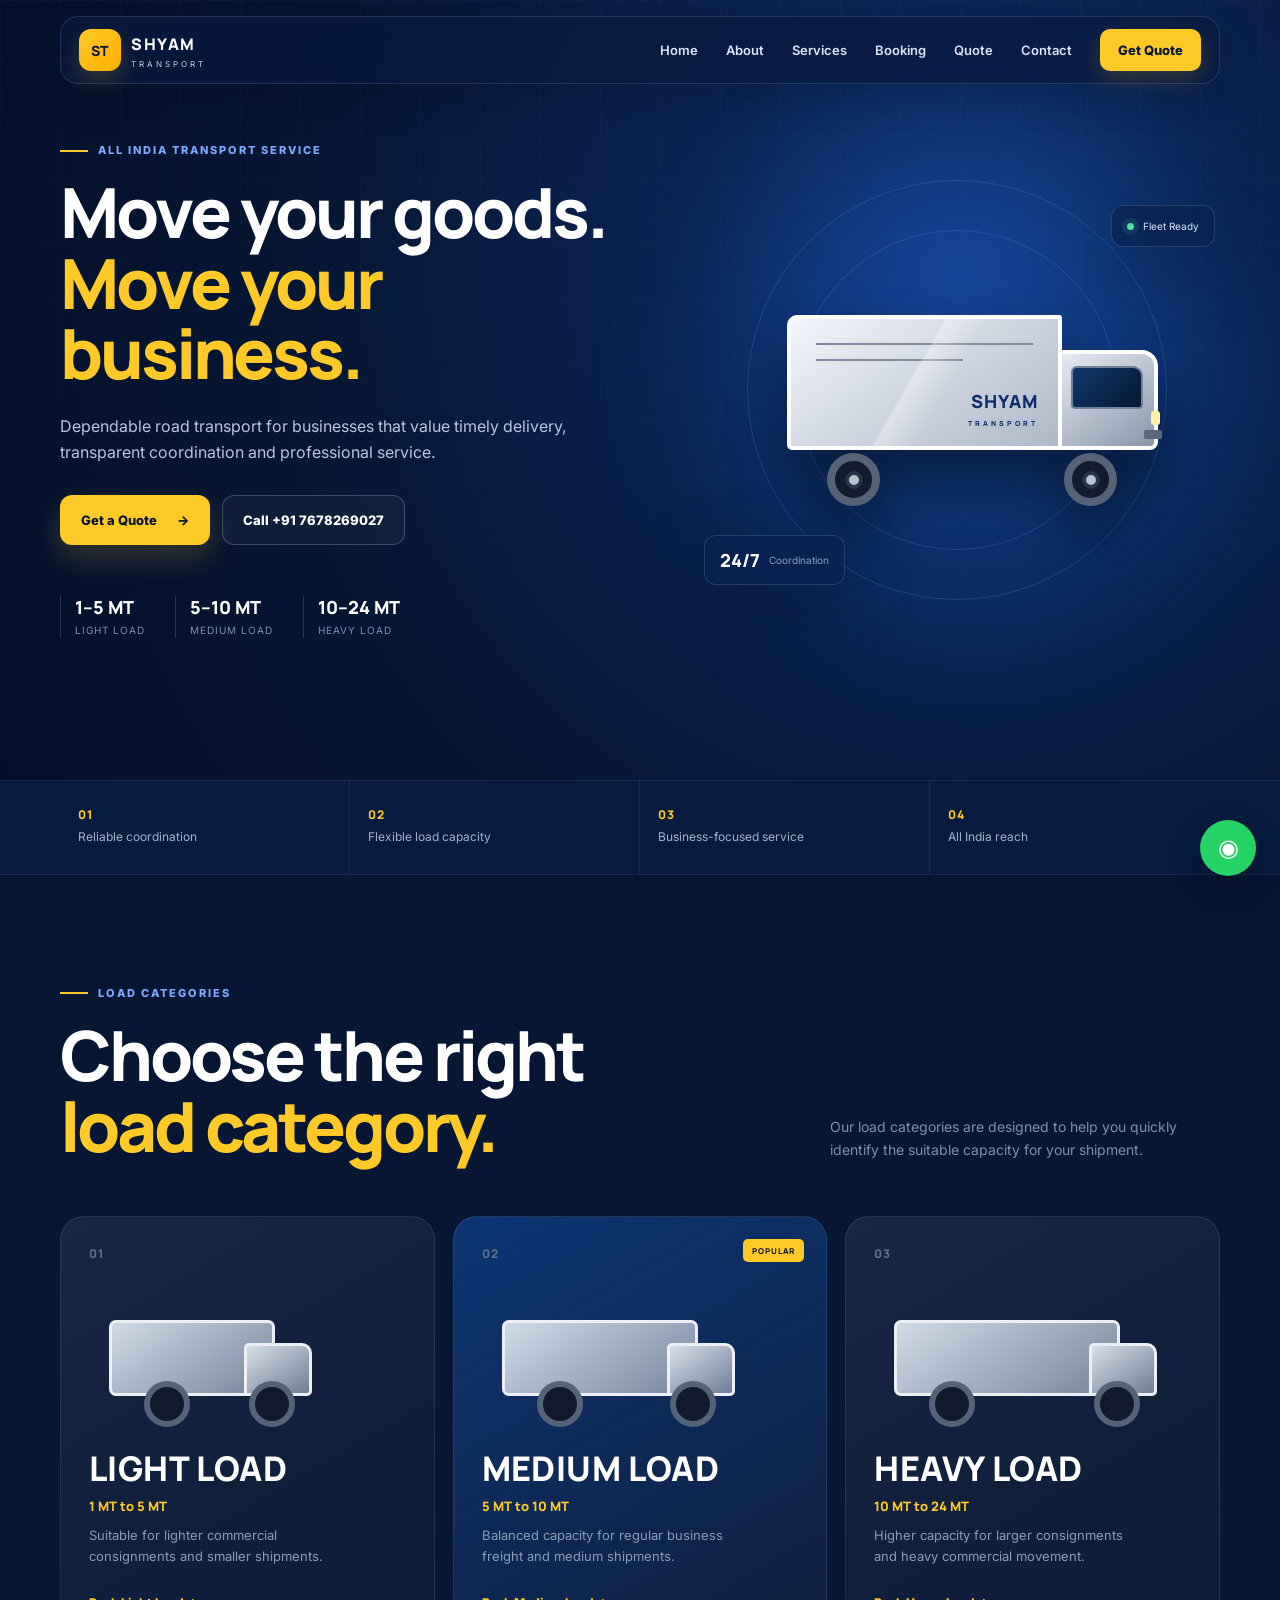
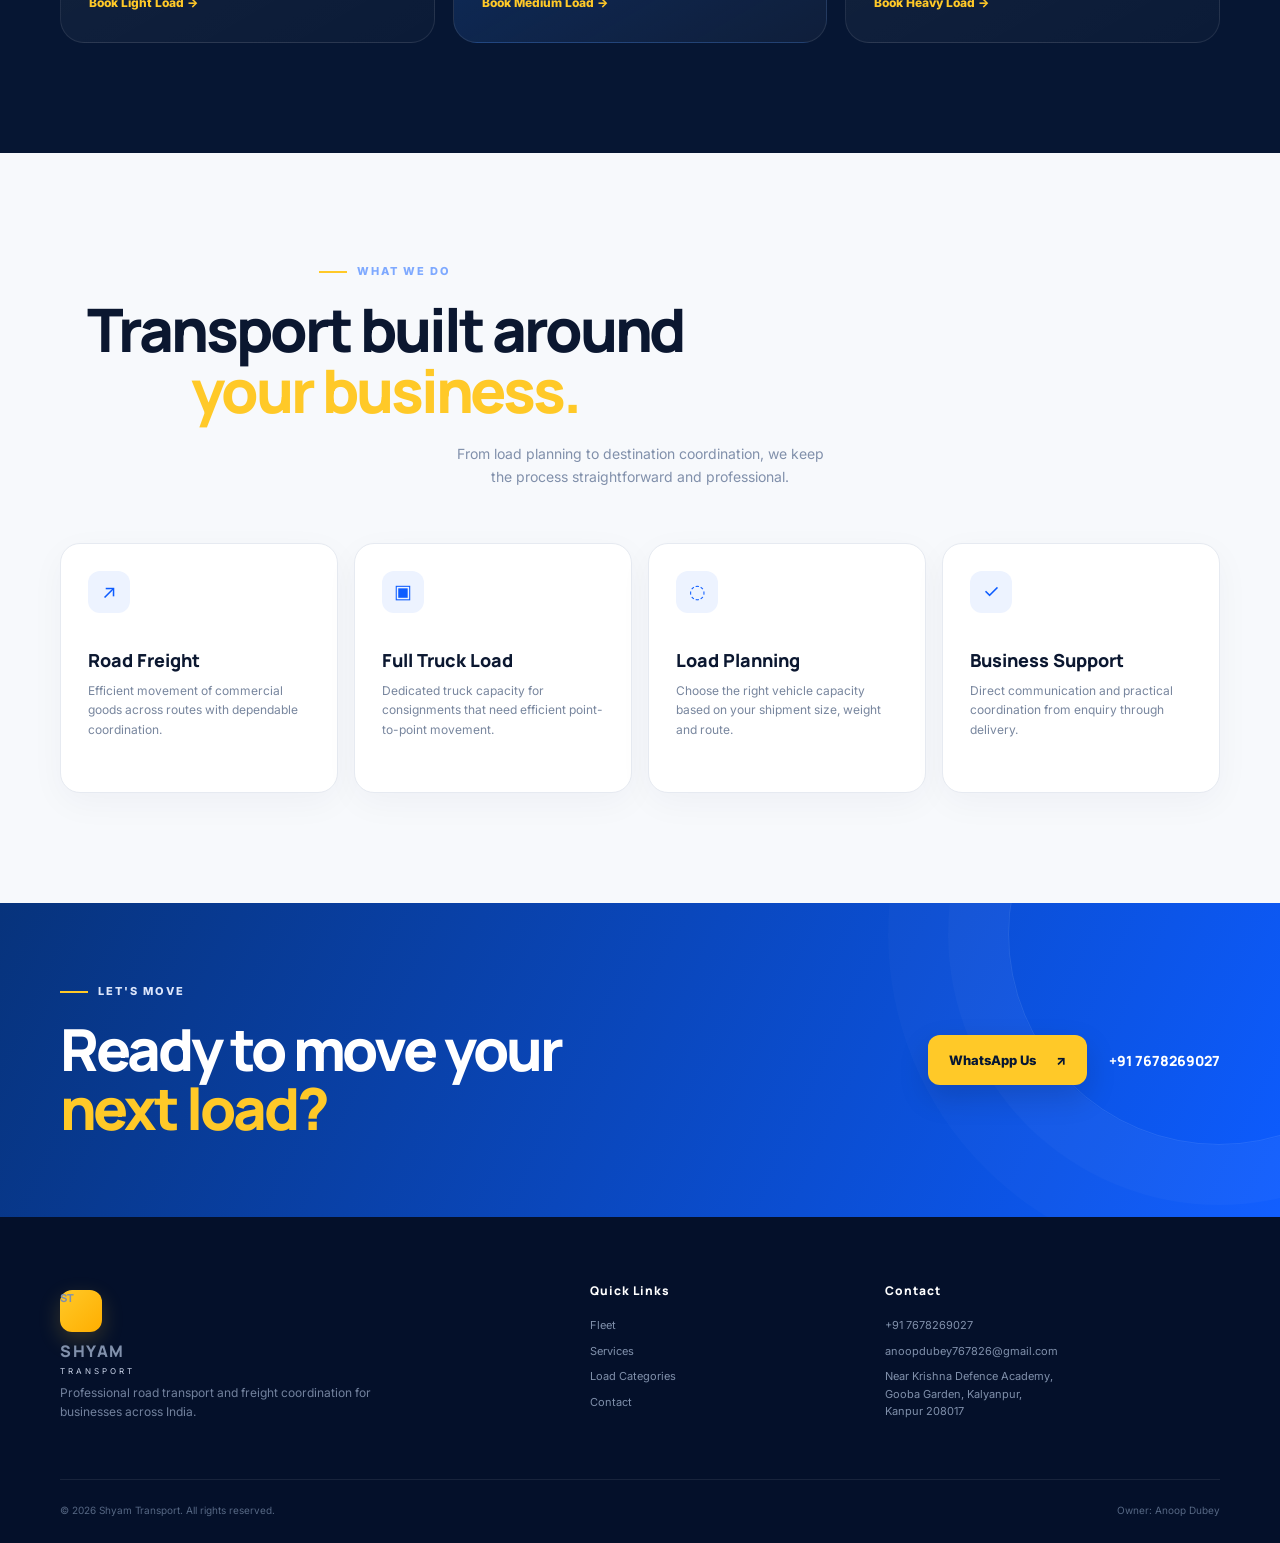
==== index.html @ 8362605b "Add files via upload" ====
<!DOCTYPE html>
<html lang="en">
<head>
  <meta charset="UTF-8">
  <meta name="viewport" content="width=device-width, initial-scale=1.0">
  <meta name="description" content="Shyam Transport — reliable freight, fleet and all-India transport services.">
  <meta name="theme-color" content="#071a3d">
  <title>Shyam Transport | Reliable Freight & Logistics</title>
  <link rel="preconnect" href="https://fonts.googleapis.com">
  <link rel="preconnect" href="https://fonts.gstatic.com" crossorigin>
  <link href="https://fonts.googleapis.com/css2?family=Inter:wght@400;500;600;700;800&family=Manrope:wght@500;600;700;800&display=swap" rel="stylesheet">
  <link rel="stylesheet" href="style.css">
</head>
<body>
  <div class="scroll-progress" aria-hidden="true"><span id="scrollProgress"></span></div>

  <header class="site-header" id="top">
    <nav class="nav container" aria-label="Primary navigation">
      <a class="brand" href="#top" aria-label="Shyam Transport home">
        <span class="brand-mark">ST</span>
        <span>
          <strong>SHYAM</strong>
          <small>TRANSPORT</small>
        </span>
      </a>

      <button class="menu-toggle" id="menuToggle" type="button" aria-label="Open menu" aria-expanded="false">
        <span></span><span></span><span></span>
      </button>

      <div class="nav-links" id="navLinks">
        <a href="index.html">Home</a>
        <a href="about.html">About</a>
        <a href="services.html">Services</a>
        <a href="booking.html">Booking</a>
        <a href="quote.html">Quote</a>
        <a href="contact.html">Contact</a>
        <a class="nav-cta" href="quote.html">Get Quote</a>
      </div>
    </nav>
  </header>

  <main>
    <section class="hero section" id="home">
      <div class="hero-grid container">
        <div class="hero-copy reveal">
          <div class="eyebrow"><span></span> ALL INDIA TRANSPORT SERVICE</div>
          <h1>Move your goods.<br><em>Move your business.</em></h1>
          <p class="hero-text">Dependable road transport for businesses that value timely delivery, transparent coordination and professional service.</p>
          <div class="hero-actions">
            <a class="btn btn-primary" href="quote.html">Get a Quote <span>→</span></a>
            <a class="btn btn-ghost" href="tel:+917678269027">Call +91 7678269027</a>
          </div>
          <div class="trust-row">
  <div><strong>1–5 MT</strong><span>Light Load</span></div>
  <div><strong>5–10 MT</strong><span>Medium Load</span></div>
  <div><strong>10–24 MT</strong><span>Heavy Load</span></div>
</div> </div> <div class="hero-visual reveal reveal-delay">
          <div class="orbit orbit-one"></div>
          <div class="orbit orbit-two"></div>
          <div class="hero-truck">
            <div class="truck-cab">
              <div class="window"></div>
              <div class="headlight"></div>
              <div class="bumper"></div>
            </div>
            <div class="truck-body">
              <div class="cargo-line"></div>
              <div class="cargo-line short"></div>
              <div class="cargo-label">SHYAM<br><span>TRANSPORT</span></div>
            </div>
            <div class="wheel wheel-a"><span></span></div>
            <div class="wheel wheel-b"><span></span></div>
          </div>
          <div class="floating-card card-top"><span class="pulse-dot"></span> Fleet Ready</div>
          <div class="floating-card card-bottom"><strong>24/7</strong><span>Coordination</span></div>
        </div>
      </div>
      <div class="hero-glow" aria-hidden="true"></div>
    </section>

    <section class="stats-strip">
      <div class="container stats-grid">
        <div><strong>01</strong><span>Reliable coordination</span></div>
        <div><strong>02</strong><span>Flexible load capacity</span></div>
        <div><strong>03</strong><span>Business-focused service</span></div>
        <div><strong>04</strong><span>All India reach</span></div>
      </div>
    </section>

    <section class="section section-dark" id="fleet">
  <div class="container">
    <div class="section-heading reveal">
      <div>
        <div class="eyebrow"><span></span> LOAD CATEGORIES</div>
        <h2>Choose the right<br><em>load category.</em></h2>
      </div>
      <p>Our load categories are designed to help you quickly identify the suitable capacity for your shipment.</p>
    </div>
    <div class="fleet-grid load-category-grid">
      <article class="fleet-card reveal">
        <div class="fleet-number">01</div>
        <div class="mini-truck mini-truck-small"><span></span></div>
        <h3>LIGHT LOAD</h3>
        <p class="category-capacity">1 MT to 5 MT</p>
        <p>Suitable for lighter commercial consignments and smaller shipments.</p>
        <a href="booking.html">Book Light Load →</a>
      </article>
      <article class="fleet-card featured reveal reveal-delay">
        <div class="fleet-badge">POPULAR</div>
        <div class="fleet-number">02</div>
        <div class="mini-truck"><span></span></div>
        <h3>MEDIUM LOAD</h3>
        <p class="category-capacity">5 MT to 10 MT</p>
        <p>Balanced capacity for regular business freight and medium shipments.</p>
        <a href="booking.html">Book Medium Load →</a>
      </article>
      <article class="fleet-card reveal reveal-delay-2">
        <div class="fleet-number">03</div>
        <div class="mini-truck mini-truck-large"><span></span></div>
        <h3>HEAVY LOAD</h3>
        <p class="category-capacity">10 MT to 24 MT</p>
        <p>Higher capacity for larger consignments and heavy commercial movement.</p>
        <a href="booking.html">Book Heavy Load →</a>
      </article>
    </div>
  </div>
</section>

    <section class="section" id="services">
      <div class="container">
        <div class="section-heading centered reveal">
          <div>
            <div class="eyebrow"><span></span> WHAT WE DO</div>
            <h2>Transport built around<br><em>your business.</em></h2>
          </div>
          <p>From load planning to destination coordination, we keep the process straightforward and professional.</p>
        </div>

        <div class="services-grid">
          <article class="service-card reveal">
            <span class="service-icon">↗</span>
            <h3>Road Freight</h3>
            <p>Efficient movement of commercial goods across routes with dependable coordination.</p>
          </article>
          <article class="service-card reveal reveal-delay">
            <span class="service-icon">▣</span>
            <h3>Full Truck Load</h3>
            <p>Dedicated truck capacity for consignments that need efficient point-to-point movement.</p>
          </article>
          <article class="service-card reveal reveal-delay-2">
            <span class="service-icon">◌</span>
            <h3>Load Planning</h3>
            <p>Choose the right vehicle capacity based on your shipment size, weight and route.</p>
          </article>
          <article class="service-card reveal">
            <span class="service-icon">✓</span>
            <h3>Business Support</h3>
            <p>Direct communication and practical coordination from enquiry through delivery.</p>
          </article>
        </div>
      </div>
    </section>

    

    <section class="cta-section" id="contact">
      <div class="container cta-inner reveal">
        <div>
          <div class="eyebrow light"><span></span> LET'S MOVE</div>
          <h2>Ready to move your<br><em>next load?</em></h2>
        </div>
        <div class="cta-actions">
          <a class="btn btn-yellow" href="https://wa.me/917678269027?text=Hello%20Shyam%20Transport%2C%20I%20need%20a%20transport%20quote." target="_blank" rel="noopener">WhatsApp Us <span>↗</span></a>
          <a class="contact-phone" href="tel:+917678269027">+91 7678269027</a>
        </div>
      </div>
    </section>
  </main>

  <footer class="footer">
    <div class="container footer-grid">
      <div>
        <a class="brand footer-brand" href="#top">
          <span class="brand-mark">ST</span>
          <span><strong>SHYAM</strong><small>TRANSPORT</small></span>
        </a>
        <p>Professional road transport and freight coordination for businesses across India.</p>
      </div>
      <div>
        <h4>Quick Links</h4>
        <a href="#fleet">Fleet</a>
        <a href="#services">Services</a>
        <a href="#fleet">Load Categories</a>
        <a href="#contact">Contact</a>
      </div>
      <div>
        <h4>Contact</h4>
        <a href="tel:+917678269027">+91 7678269027</a>
        <a href="mailto:anoopdubey767826@gmail.com">anoopdubey767826@gmail.com</a>
        <span>Near Krishna Defence Academy,<br>Gooba Garden, Kalyanpur,<br>Kanpur 208017</span>
      </div>
    </div>
    <div class="footer-bottom container">
      <span>© <span id="year"></span> Shyam Transport. All rights reserved.</span>
      <span>Owner: Anoop Dubey</span>
    </div>
  </footer>

  <a class="whatsapp-float" href="https://wa.me/917678269027?text=Hello%20Shyam%20Transport%2C%20I%20would%20like%20to%20discuss%20a%20load." target="_blank" rel="noopener" aria-label="Chat with Shyam Transport on WhatsApp">
    <span>◉</span>
  </a>

  <script src="script.js"></script>
</body>
</html>
---- style.css ----
*{box-sizing:border-box;margin:0;padding:0}
:root{--navy:#061633;--navy2:#0a2250;--blue:#0d5cff;--blue2:#1677ff;--yellow:#ffc928;--white:#f7f9ff;--muted:#9ba9c4;--line:rgba(255,255,255,.1);--shadow:0 24px 70px rgba(0,0,0,.25);--radius:24px}
html{scroll-behavior:smooth}
body{font-family:Inter,Arial,sans-serif;background:#f7f9fc;color:#0b1730;line-height:1.6;overflow-x:hidden}
a{text-decoration:none;color:inherit}
button,input,select{font:inherit}
.container{width:min(1160px,calc(100% - 40px));margin-inline:auto}
.scroll-progress{position:fixed;z-index:1000;top:0;left:0;width:100%;height:3px;background:transparent}.scroll-progress span{display:block;width:0;height:100%;background:var(--yellow)}
.site-header{position:fixed;z-index:100;top:0;left:0;width:100%;padding:16px 0}.nav{height:68px;padding:0 18px;display:flex;align-items:center;justify-content:space-between;background:rgba(7,26,61,.72);border:1px solid rgba(255,255,255,.12);backdrop-filter:blur(18px);-webkit-backdrop-filter:blur(18px);border-radius:18px;box-shadow:0 10px 40px rgba(0,0,0,.15)}
.brand{display:flex;align-items:center;gap:10px;color:#fff}.brand-mark{width:42px;height:42px;display:grid;place-items:center;border-radius:12px;background:linear-gradient(135deg,var(--yellow),#ffae00);color:var(--navy);font:800 14px Manrope, sans-serif;box-shadow:0 8px 22px rgba(255,201,40,.2)}.brand strong,.brand small{display:block;line-height:1}.brand strong{font:800 16px Manrope,sans-serif;letter-spacing:1.6px}.brand small{margin-top:5px;font-size:8px;letter-spacing:3px;color:#c9d3e8}
.nav-links{display:flex;align-items:center;gap:28px;color:#dce5f7;font-size:13px;font-weight:600}.nav-links a{transition:.25s}.nav-links a:hover{color:#fff}.nav-cta{padding:11px 18px;background:var(--yellow);color:var(--navy)!important;border-radius:10px;font-weight:800;box-shadow:0 8px 22px rgba(255,201,40,.18)}
.menu-toggle{display:none;border:0;background:transparent;width:44px;height:44px;padding:10px;cursor:pointer}.menu-toggle span{display:block;height:2px;background:#fff;margin:5px 0;border-radius:2px;transition:.25s}
.hero{min-height:780px;display:flex;align-items:center;position:relative;overflow:hidden;background:radial-gradient(circle at 75% 35%,#153c83 0,#0b2454 25%,var(--navy) 60%,#04102a 100%);color:#fff;padding:130px 0 80px}.hero:before{content:"";position:absolute;inset:0;background-image:linear-gradient(rgba(255,255,255,.035) 1px,transparent 1px),linear-gradient(90deg,rgba(255,255,255,.035) 1px,transparent 1px);background-size:60px 60px;mask-image:linear-gradient(to bottom,black,transparent 90%);opacity:.6}.hero-grid{display:grid;grid-template-columns:1fr .9fr;gap:50px;align-items:center;position:relative;z-index:2}.eyebrow{display:flex;align-items:center;gap:10px;color:#7ea9ff;font-size:11px;font-weight:800;letter-spacing:2px;margin-bottom:18px}.eyebrow span{width:28px;height:2px;background:var(--yellow);display:inline-block}.eyebrow.light{color:#dce6fb}.hero h1,.section-heading h2,.calculator-copy h2,.cta-inner h2{font:800 clamp(44px,5.4vw,72px)/1.02 Manrope,sans-serif;letter-spacing:-3px}.hero h1 em,.section-heading h2 em,.calculator-copy h2 em,.cta-inner h2 em{font-style:normal;color:var(--yellow)}.hero-text{max-width:570px;color:#b9c6df;font-size:16px;margin:25px 0 30px}.hero-actions{display:flex;gap:12px;flex-wrap:wrap}.btn{display:inline-flex;align-items:center;justify-content:center;gap:20px;min-height:50px;padding:0 20px;border-radius:12px;font-weight:800;font-size:13px;border:1px solid transparent;transition:transform .25s,box-shadow .25s,background .25s}.btn:hover{transform:translateY(-3px)}.btn-primary{background:var(--yellow);color:var(--navy);box-shadow:0 12px 30px rgba(255,201,40,.2)}.btn-ghost{border-color:rgba(255,255,255,.2);color:#fff;background:rgba(255,255,255,.04)}.trust-row{display:flex;gap:30px;margin-top:50px}.trust-row div{padding-left:14px;border-left:1px solid rgba(255,255,255,.15)}.trust-row strong{display:block;color:#fff;font:800 18px Manrope}.trust-row span{display:block;color:#8091b0;font-size:10px;text-transform:uppercase;letter-spacing:1px;margin-top:3px}
.hero-visual{height:480px;position:relative;display:grid;place-items:center}.hero-glow{position:absolute;width:500px;height:500px;right:4%;top:18%;border-radius:50%;background:rgba(22,119,255,.16);filter:blur(70px)}.orbit{position:absolute;border:1px solid rgba(123,170,255,.18);border-radius:50%;animation:spin 20s linear infinite}.orbit-one{width:420px;height:420px}.orbit-two{width:320px;height:320px;animation-duration:14s;animation-direction:reverse}.hero-truck{width:410px;height:190px;position:relative;filter:drop-shadow(0 35px 28px rgba(0,0,0,.45));animation:float 5s ease-in-out infinite}.truck-body{position:absolute;left:35px;top:20px;width:275px;height:135px;border-radius:10px 3px 5px 5px;background:linear-gradient(145deg,#f2f5fa,#aeb8c8);border:4px solid #fff;overflow:hidden}.truck-body:after{content:"";position:absolute;inset:0;background:linear-gradient(120deg,transparent 45%,rgba(255,255,255,.35) 46%,transparent 58%)}.cargo-line{height:2px;background:#7e8ba0;margin:24px 25px 0}.cargo-line.short{width:55%;margin-top:14px}.cargo-label{position:absolute;right:20px;bottom:18px;color:#0b2d67;font:800 18px/1 Manrope;letter-spacing:1px;text-align:right}.cargo-label span{font-size:7px;letter-spacing:3px}.truck-cab{position:absolute;right:4px;top:55px;width:110px;height:100px;border-radius:10px 16px 8px 3px;background:linear-gradient(145deg,#e9eef6,#8997ab);border:4px solid #fff}.window{position:absolute;top:12px;right:11px;width:72px;height:43px;background:linear-gradient(135deg,#12376e,#06172f);border-radius:6px 10px 4px 4px;border:2px solid #71819a}.headlight{position:absolute;right:-6px;bottom:21px;width:9px;height:14px;background:#fff3ad;border-radius:3px}.bumper{position:absolute;right:-8px;bottom:7px;width:18px;height:9px;background:#59687d;border-radius:2px}.wheel{position:absolute;bottom:-21px;width:53px;height:53px;border-radius:50%;background:#111b2b;border:8px solid #566377;display:grid;place-items:center}.wheel span{width:18px;height:18px;border-radius:50%;background:#bbc3ce;border:4px solid #25344b}.wheel-a{left:75px}.wheel-b{right:45px}.floating-card{position:absolute;padding:12px 15px;background:rgba(10,34,80,.76);border:1px solid rgba(255,255,255,.13);backdrop-filter:blur(14px);border-radius:12px;color:#dce7fb;box-shadow:var(--shadow);font-size:10px}.card-top{top:55px;right:5px}.card-bottom{bottom:45px;left:10px;display:flex;gap:9px;align-items:center}.card-bottom strong{font:800 18px Manrope;color:#fff}.card-bottom span{color:#8ea0c1}.pulse-dot{display:inline-block;width:7px;height:7px;background:#51e2a0;border-radius:50%;box-shadow:0 0 0 5px rgba(81,226,160,.1);margin-right:6px}
.stats-strip{background:#071b3f;color:#fff;border-top:1px solid rgba(255,255,255,.07);border-bottom:1px solid rgba(255,255,255,.07)}.stats-grid{display:grid;grid-template-columns:repeat(4,1fr)}.stats-grid div{padding:25px 18px;border-right:1px solid rgba(255,255,255,.08)}.stats-grid div:last-child{border:0}.stats-grid strong{display:block;color:var(--yellow);font:800 12px Manrope;letter-spacing:1px}.stats-grid span{color:#a5b3cb;font-size:12px}
.section{padding:110px 0}.section-dark{background:var(--navy);color:#fff}.section-heading{display:flex;justify-content:space-between;align-items:end;gap:40px;margin-bottom:55px}.section-heading>div{max-width:650px}.section-heading p{max-width:390px;color:#8190ab;font-size:14px}.section-heading.centered{display:block;text-align:center}.section-heading.centered .eyebrow{justify-content:center}.section-heading.centered p{margin:22px auto 0}.section-heading.centered h2{font-size:clamp(40px,5vw,60px)}
.fleet-grid{display:grid;grid-template-columns:repeat(3,1fr);gap:18px}.fleet-card{position:relative;min-height:400px;padding:28px;border:1px solid rgba(255,255,255,.09);border-radius:var(--radius);background:linear-gradient(150deg,rgba(255,255,255,.07),rgba(255,255,255,.025));overflow:hidden;transition:.35s}.fleet-card:hover{transform:translateY(-8px);border-color:rgba(255,201,40,.35);box-shadow:0 25px 60px rgba(0,0,0,.2)}.fleet-card.featured{background:linear-gradient(150deg,rgba(20,88,190,.48),rgba(255,255,255,.04))}.fleet-number{font:800 12px Manrope;color:#60718f;letter-spacing:1px}.fleet-badge{position:absolute;right:22px;top:22px;padding:6px 9px;border-radius:5px;background:var(--yellow);color:var(--navy);font:800 8px Manrope;letter-spacing:1px}.mini-truck{position:relative;height:155px;margin:18px 0 10px;opacity:.95}.mini-truck:before{content:"";position:absolute;left:20px;top:40px;width:190px;height:70px;background:linear-gradient(145deg,#dbe4f0,#7c8ba2);border-radius:7px;border:3px solid #f8fbff}.mini-truck:after{content:"";position:absolute;left:185px;top:63px;width:62px;height:47px;background:linear-gradient(145deg,#e2e9f2,#74839a);border-radius:5px 10px 5px 3px;border:3px solid #f8fbff}.mini-truck span:before,.mini-truck span:after{content:"";position:absolute;top:101px;width:34px;height:34px;background:#111a2a;border:6px solid #59677b;border-radius:50%;z-index:2}.mini-truck span:before{left:55px}.mini-truck span:after{left:188px}.mini-truck-small:before{width:160px}.mini-truck-small:after{left:155px}.mini-truck-small span:after{left:160px}.mini-truck-large:before{width:220px}.mini-truck-large:after{left:215px}.mini-truck-large span:after{left:220px}.fleet-card h3{font:800 34px Manrope;letter-spacing:-1px}.fleet-card p{font-size:13px;color:#8d9bb5;max-width:270px;margin:8px 0 22px}.fleet-card a{font-size:12px;font-weight:800;color:var(--yellow)}
.services-grid{display:grid;grid-template-columns:repeat(4,1fr);gap:16px}.service-card{min-height:250px;padding:27px;border:1px solid #e6eaf1;border-radius:20px;background:#fff;transition:.3s;box-shadow:0 10px 35px rgba(10,30,70,.04)}.service-card:hover{transform:translateY(-7px);box-shadow:0 20px 45px rgba(10,30,70,.1);border-color:#cfdafa}.service-icon{display:grid;place-items:center;width:42px;height:42px;border-radius:12px;background:#edf3ff;color:var(--blue);font-size:19px;margin-bottom:35px}.service-card h3{font:800 18px Manrope}.service-card p{font-size:12px;color:#78869e;margin-top:9px}
.calculator-section{background:#edf2f8}.calculator-wrap{display:grid;grid-template-columns:.85fr 1.15fr;gap:70px;align-items:center}.calculator-copy h2{font-size:clamp(42px,5vw,58px);color:var(--navy)}.calculator-copy p{max-width:480px;color:#718099;margin:22px 0}.estimate-note{font-size:10px;color:#8c99ad;padding-left:12px;border-left:2px solid var(--yellow)}.calculator-card{padding:30px;border-radius:24px;background:#fff;box-shadow:var(--shadow);border:1px solid #e3e9f2}.form-grid{display:grid;grid-template-columns:1fr 1fr;gap:18px;margin-bottom:18px}.form-grid label{font-size:11px;font-weight:800;color:#55637a}.form-grid input,.form-grid select{display:block;width:100%;height:49px;margin-top:7px;border:1px solid #dce3ed;background:#f8fafc;border-radius:10px;padding:0 13px;color:#172743;outline:none;transition:.2s}.form-grid input:focus,.form-grid select:focus{border-color:#6c99ff;box-shadow:0 0 0 4px rgba(13,92,255,.08)}.full{width:100%;border:0;cursor:pointer}.estimate-result{margin-top:18px;padding:18px;border-radius:14px;background:#071b3f;color:#fff}.estimate-result span,.estimate-result small{display:block;color:#8ea0c0;font-size:10px}.estimate-result strong{display:block;color:var(--yellow);font:800 30px Manrope;margin:3px 0}.estimate-result small{font-size:11px}
.cta-section{background:linear-gradient(115deg,#07337c,#0d5cff);color:#fff;padding:80px 0;position:relative;overflow:hidden}.cta-section:after{content:"";position:absolute;width:420px;height:420px;right:-150px;top:-180px;border-radius:50%;border:1px solid rgba(255,255,255,.1);box-shadow:0 0 0 60px rgba(255,255,255,.025),0 0 0 120px rgba(255,255,255,.018)}.cta-inner{display:flex;align-items:center;justify-content:space-between;gap:30px;position:relative;z-index:2}.cta-inner h2{font-size:clamp(40px,5vw,58px)}.cta-actions{display:flex;align-items:center;gap:22px}.btn-yellow{background:var(--yellow);color:var(--navy);box-shadow:0 12px 30px rgba(0,0,0,.15)}.contact-phone{font:800 14px Manrope;color:#fff}
.footer{background:#04102a;color:#fff;padding:65px 0 25px}.footer-grid{display:grid;grid-template-columns:1.4fr .7fr 1fr;gap:60px;padding-bottom:50px}.footer-brand{margin-bottom:18px}.footer-grid>div>p{max-width:330px;color:#72819d;font-size:12px}.footer h4{font:800 12px Manrope;letter-spacing:1px;margin-bottom:18px}.footer-grid a,.footer-grid span{display:block;color:#8090ab;font-size:11px;margin:8px 0}.footer-grid a:hover{color:#fff}.footer-bottom{padding-top:22px;border-top:1px solid rgba(255,255,255,.08);display:flex;justify-content:space-between;color:#566783;font-size:10px}
.whatsapp-float{position:fixed;z-index:90;right:24px;bottom:24px;width:56px;height:56px;display:grid;place-items:center;border-radius:50%;background:#25d366;color:#fff;font-size:24px;box-shadow:0 12px 30px rgba(0,0,0,.25);animation:whatsappPulse 2.4s infinite}.whatsapp-float:hover{transform:scale(1.07)}
.reveal{opacity:0;transform:translateY(24px);transition:opacity .7s ease,transform .7s ease}.reveal.visible{opacity:1;transform:none}.reveal-delay{transition-delay:.12s}.reveal-delay-2{transition-delay:.24s}
@keyframes float{0%,100%{transform:translateY(0)}50%{transform:translateY(-10px)}}@keyframes spin{to{transform:rotate(360deg)}}@keyframes whatsappPulse{0%,100%{box-shadow:0 12px 30px rgba(0,0,0,.25),0 0 0 0 rgba(37,211,102,.35)}60%{box-shadow:0 12px 30px rgba(0,0,0,.25),0 0 0 13px rgba(37,211,102,0)}} 
@media(max-width:900px){.nav-links{gap:15px}.hero-grid{grid-template-columns:1fr}.hero{padding-top:150px}.hero-visual{height:360px}.hero h1{font-size:54px}.stats-grid{grid-template-columns:1fr 1fr}.stats-grid div:nth-child(2){border-right:0}.fleet-grid{grid-template-columns:1fr 1fr}.fleet-card:last-child{grid-column:1/-1}.services-grid{grid-template-columns:1fr 1fr}.calculator-wrap{grid-template-columns:1fr;gap:35px}.footer-grid{grid-template-columns:1fr 1fr}.footer-grid>div:first-child{grid-column:1/-1}}
@media(max-width:680px){.container{width:min(100% - 28px,1160px)}.site-header{padding:10px 0}.nav{height:62px}.menu-toggle{display:block}.nav-links{position:absolute;left:12px;right:12px;top:70px;display:flex;flex-direction:column;align-items:stretch;gap:0;padding:10px;background:rgba(7,26,61,.96);border:1px solid rgba(255,255,255,.12);border-radius:16px;backdrop-filter:blur(18px);opacity:0;pointer-events:none;transform:translateY(-10px);transition:.25s}.nav-links.open{opacity:1;pointer-events:auto;transform:none}.nav-links>a{padding:13px 14px}.nav-cta{text-align:center;margin-top:6px}.hero{min-height:auto;padding:130px 0 65px}.hero-grid{gap:10px}.hero h1{font-size:43px;letter-spacing:-2px}.hero-text{font-size:14px}.trust-row{gap:15px;margin-top:35px}.trust-row strong{font-size:15px}.hero-visual{height:310px;transform:scale(.82);margin:-10px -40px}.stats-grid{grid-template-columns:1fr 1fr}.stats-grid div{padding:20px 12px}.section{padding:75px 0}.section-heading{display:block;margin-bottom:35px}.section-heading h2{font-size:40px}.section-heading p{margin-top:18px}.fleet-grid,.services-grid{grid-template-columns:1fr}.fleet-card:last-child{grid-column:auto}.fleet-card{min-height:340px}.form-grid{grid-template-columns:1fr}.calculator-card{padding:20px}.cta-inner{display:block}.cta-actions{margin-top:28px;flex-wrap:wrap}.footer-grid{grid-template-columns:1fr;gap:35px}.footer-grid>div:first-child{grid-column:auto}.footer-bottom{display:block}.footer-bottom span{display:block;margin-top:7px}.whatsapp-float{right:16px;bottom:16px}.section-heading.centered h2{font-size:39px}}
@media(prefers-reduced-motion:reduce){html{scroll-behavior:auto}.reveal{opacity:1;transform:none;transition:none}.hero-truck,.orbit,.whatsapp-float{animation:none}.btn{transition:none}}

/* Shyam Transport load categories */
.category-capacity{font:800 17px Manrope;color:#ffc928!important;margin:6px 0 10px!important}
.load-category-grid .fleet-card h3{letter-spacing:.4px}
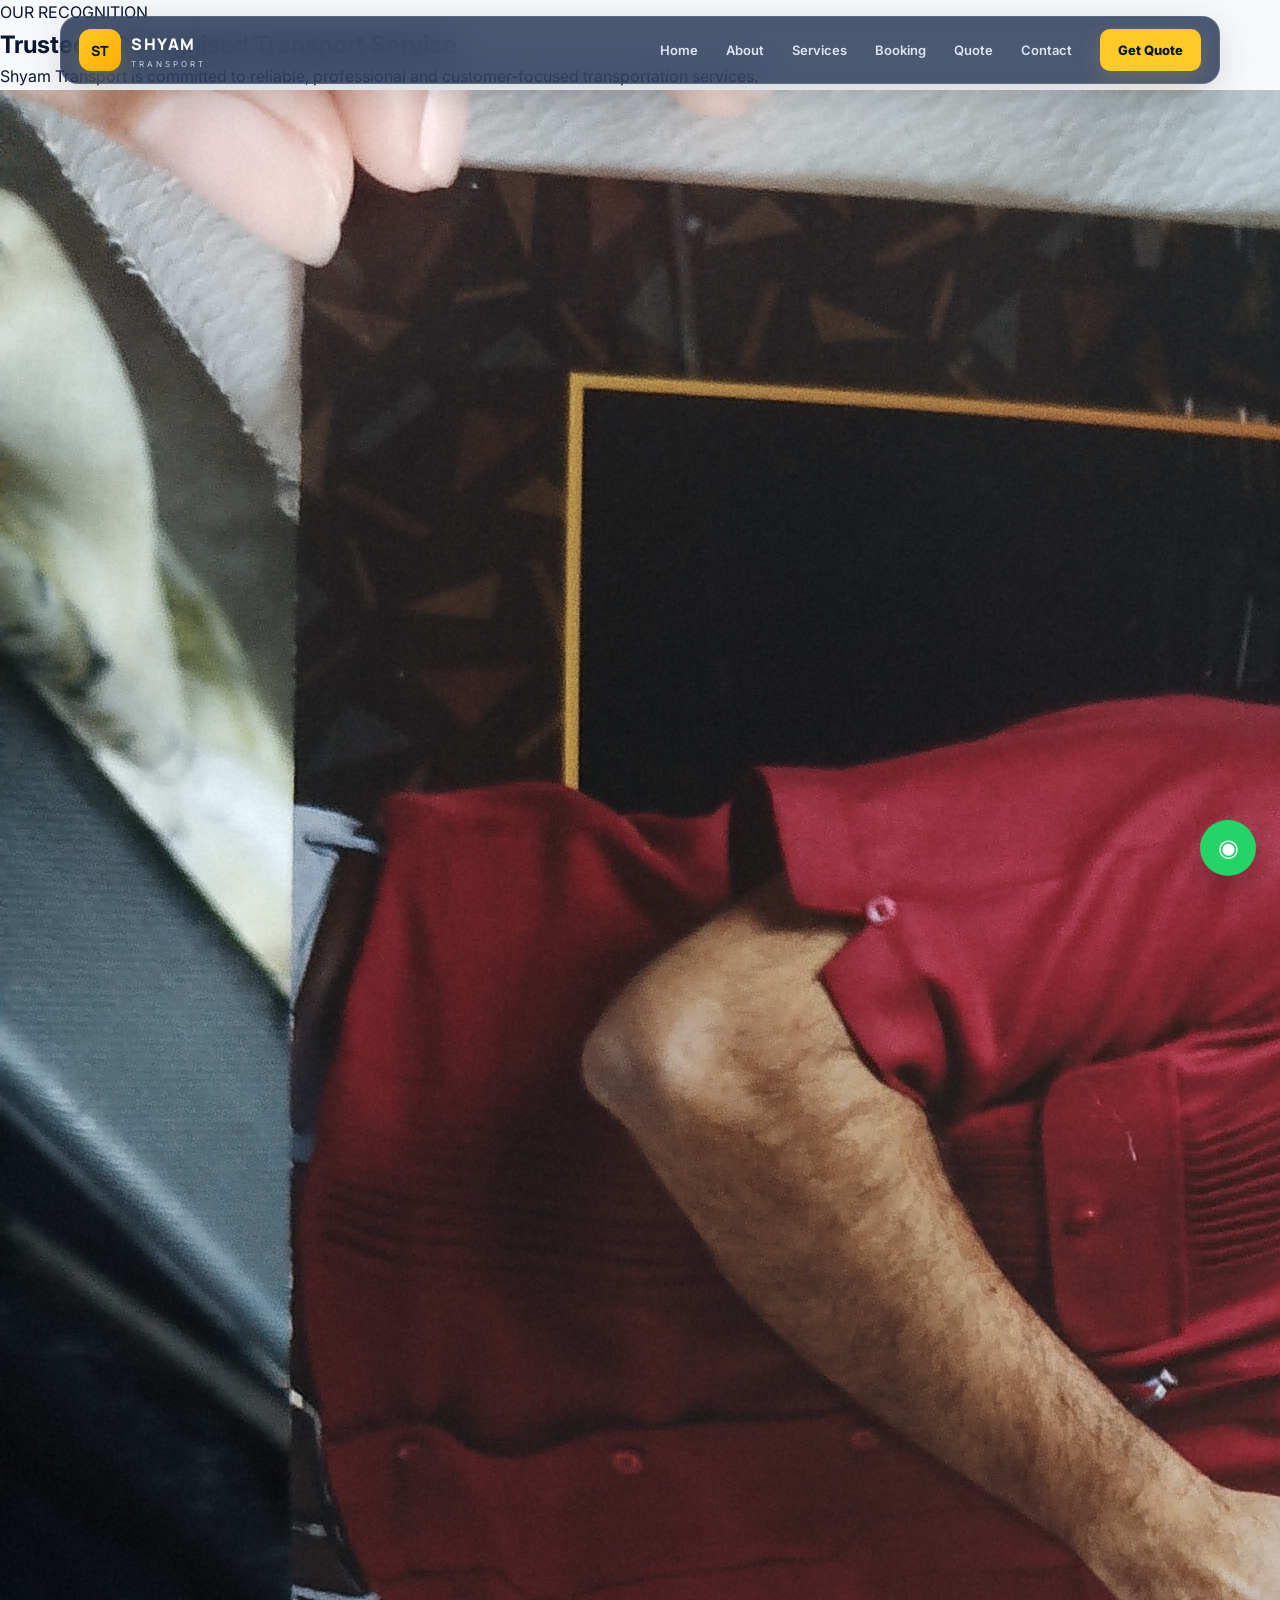
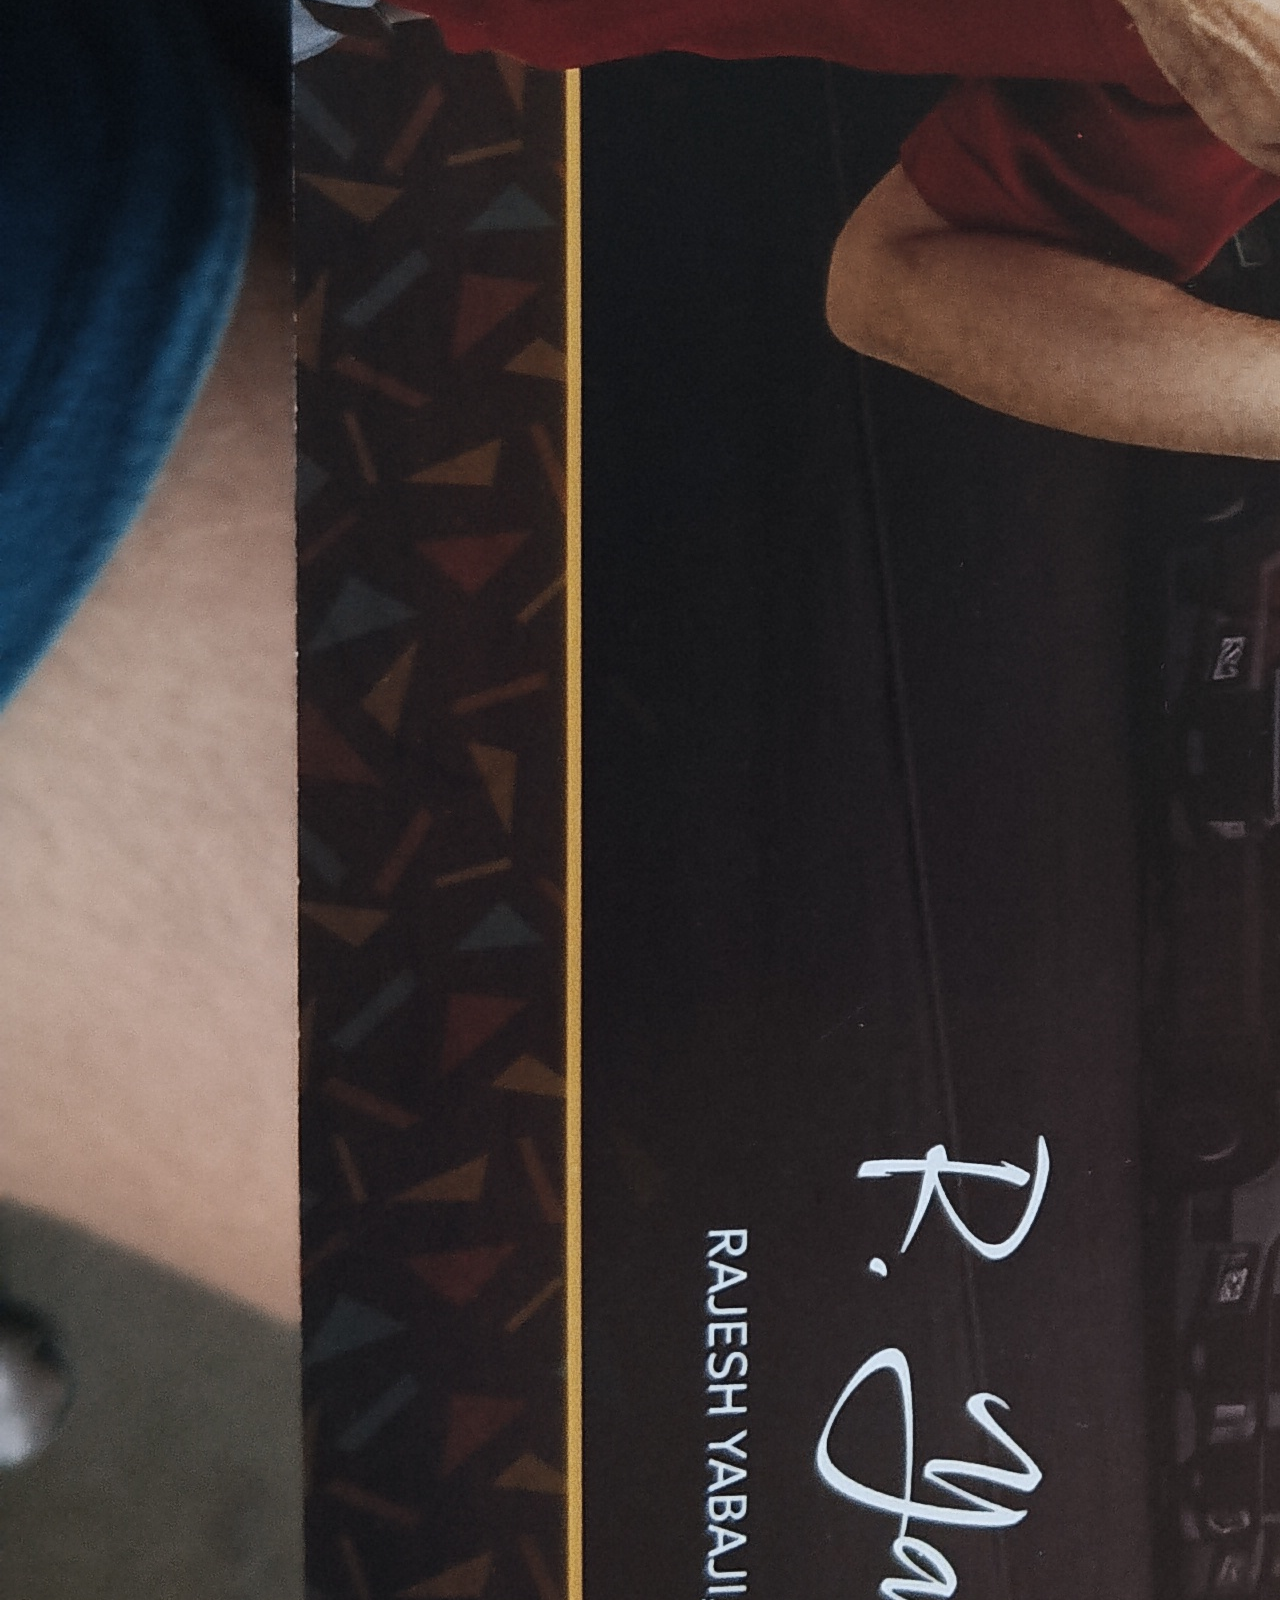
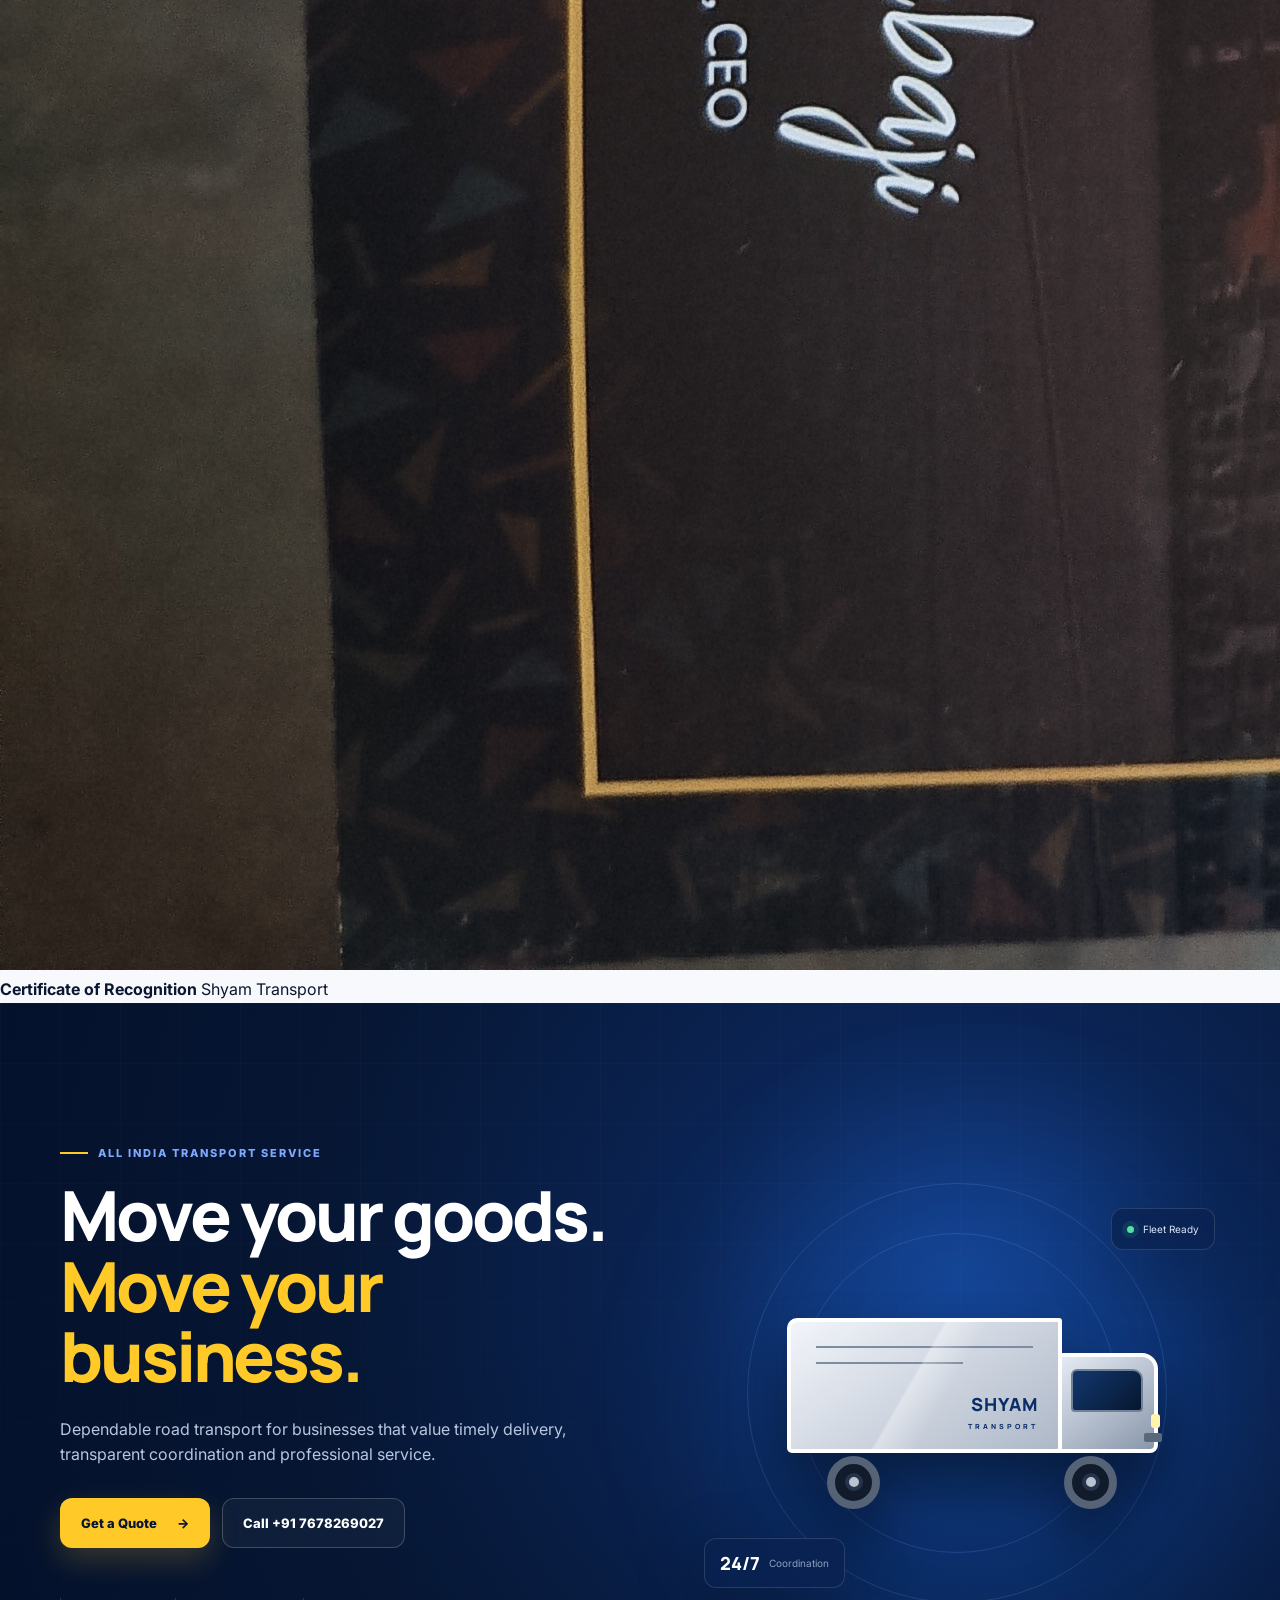
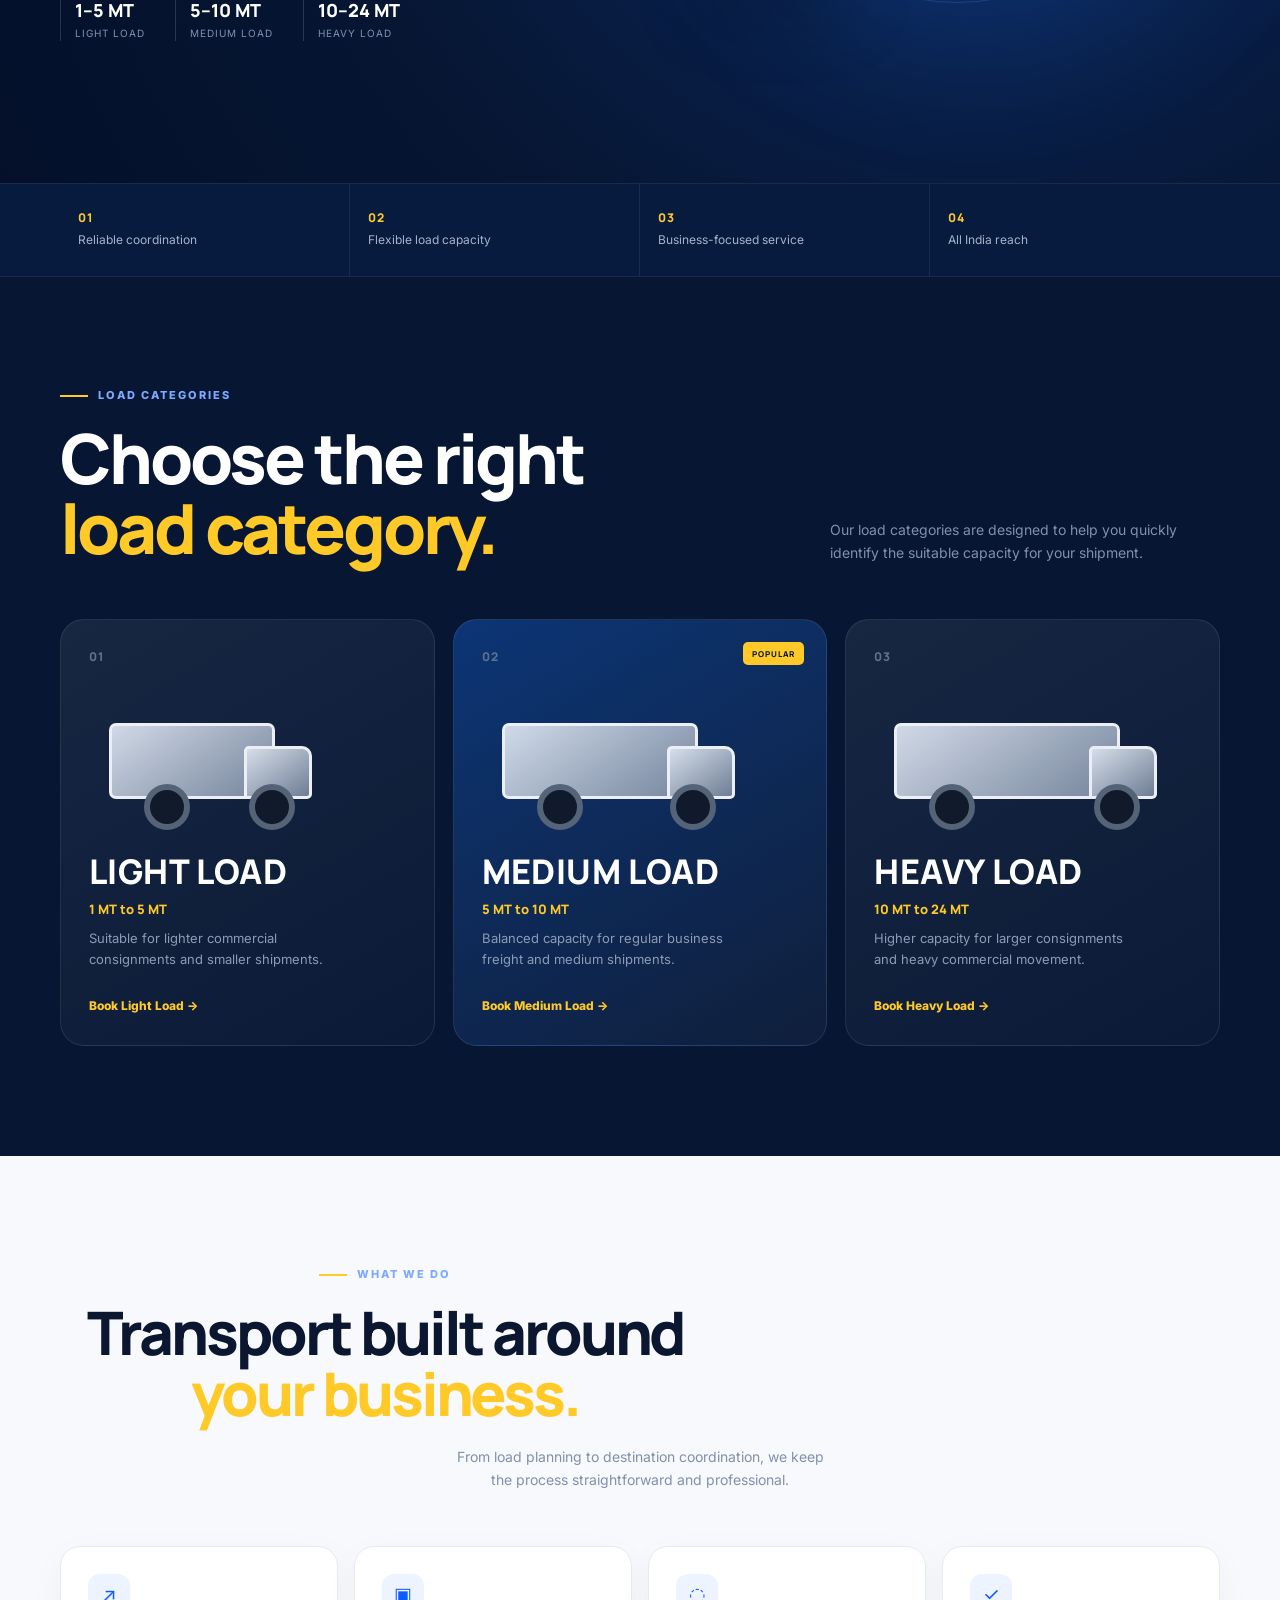
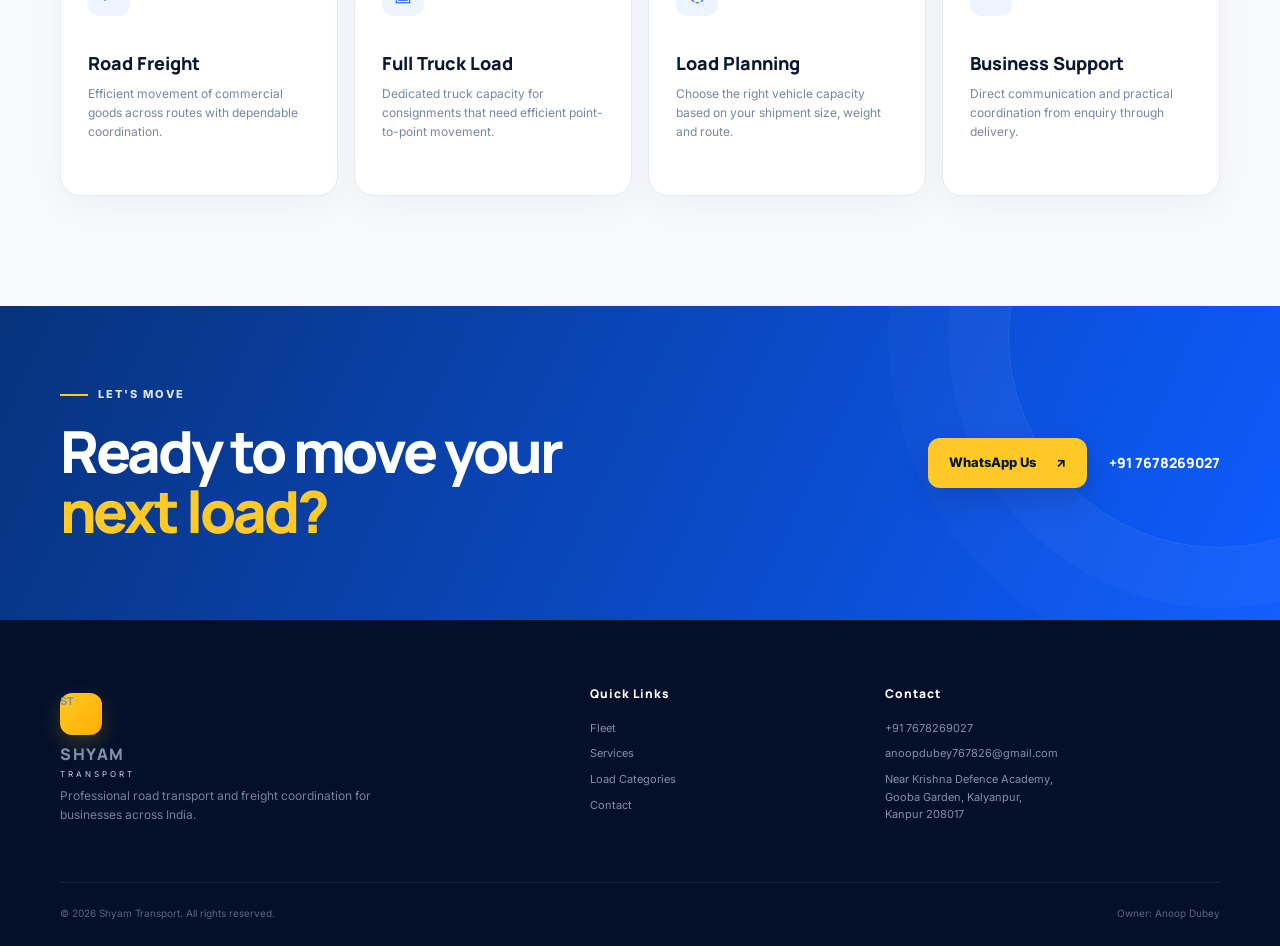
==== commit b43bc06d: "Update index.html" ====
--- a/index.html
+++ b/index.html
@@ -39,7 +39,27 @@
       </div>
     </nav>
   </header>
-
+<section class="certificate-section">
+  <div class="section-label">OUR RECOGNITION</div>
+
+  <h2>Trusted & Recognised Transport Service</h2>
+
+  <p>
+    Shyam Transport is committed to reliable, professional and
+    customer-focused transportation services.
+  </p>
+
+  <div class="certificate-card">
+    <img
+      src="IMG_20260811_143810.jpg"
+      alt="Shyam Transport Certificate"
+    >
+    <div class="certificate-caption">
+      <strong>Certificate of Recognition</strong>
+      <span>Shyam Transport</span>
+    </div>
+  </div>
+</section>
   <main>
     <section class="hero section" id="home">
       <div class="hero-grid container">
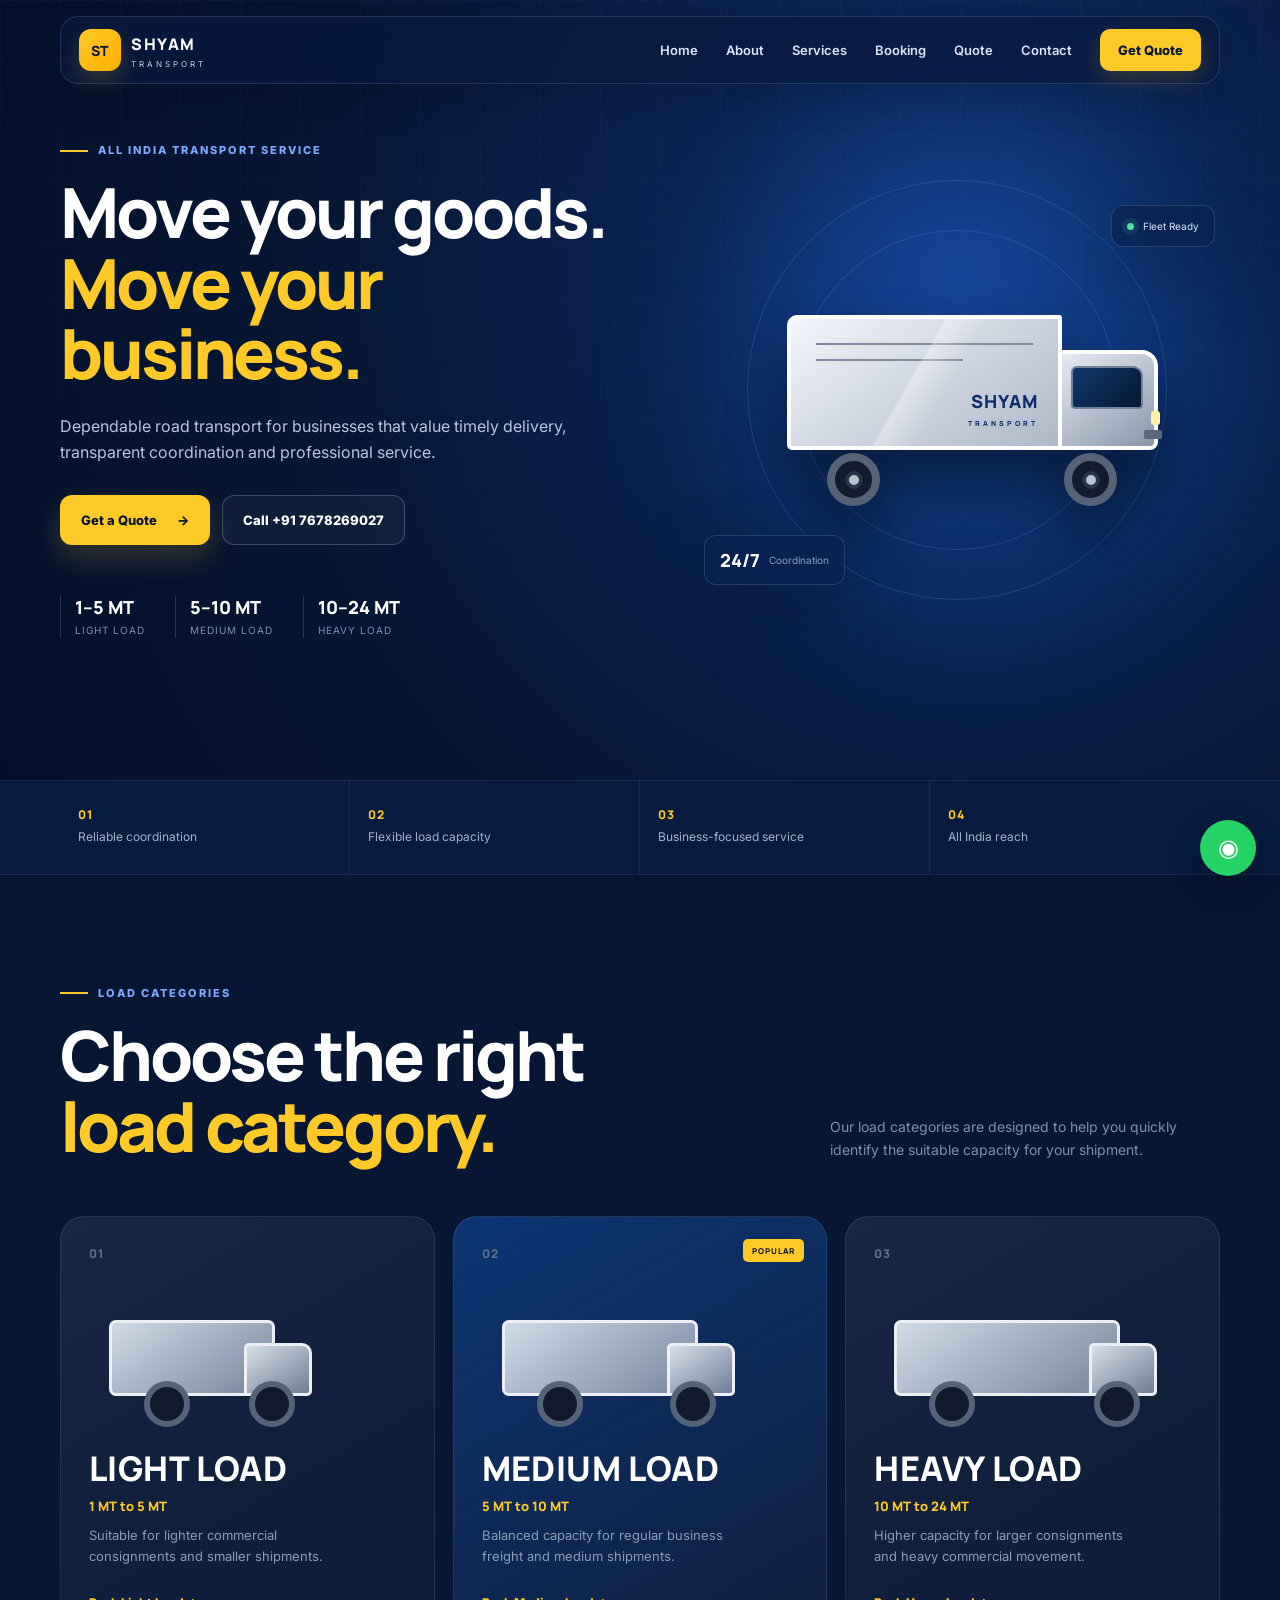
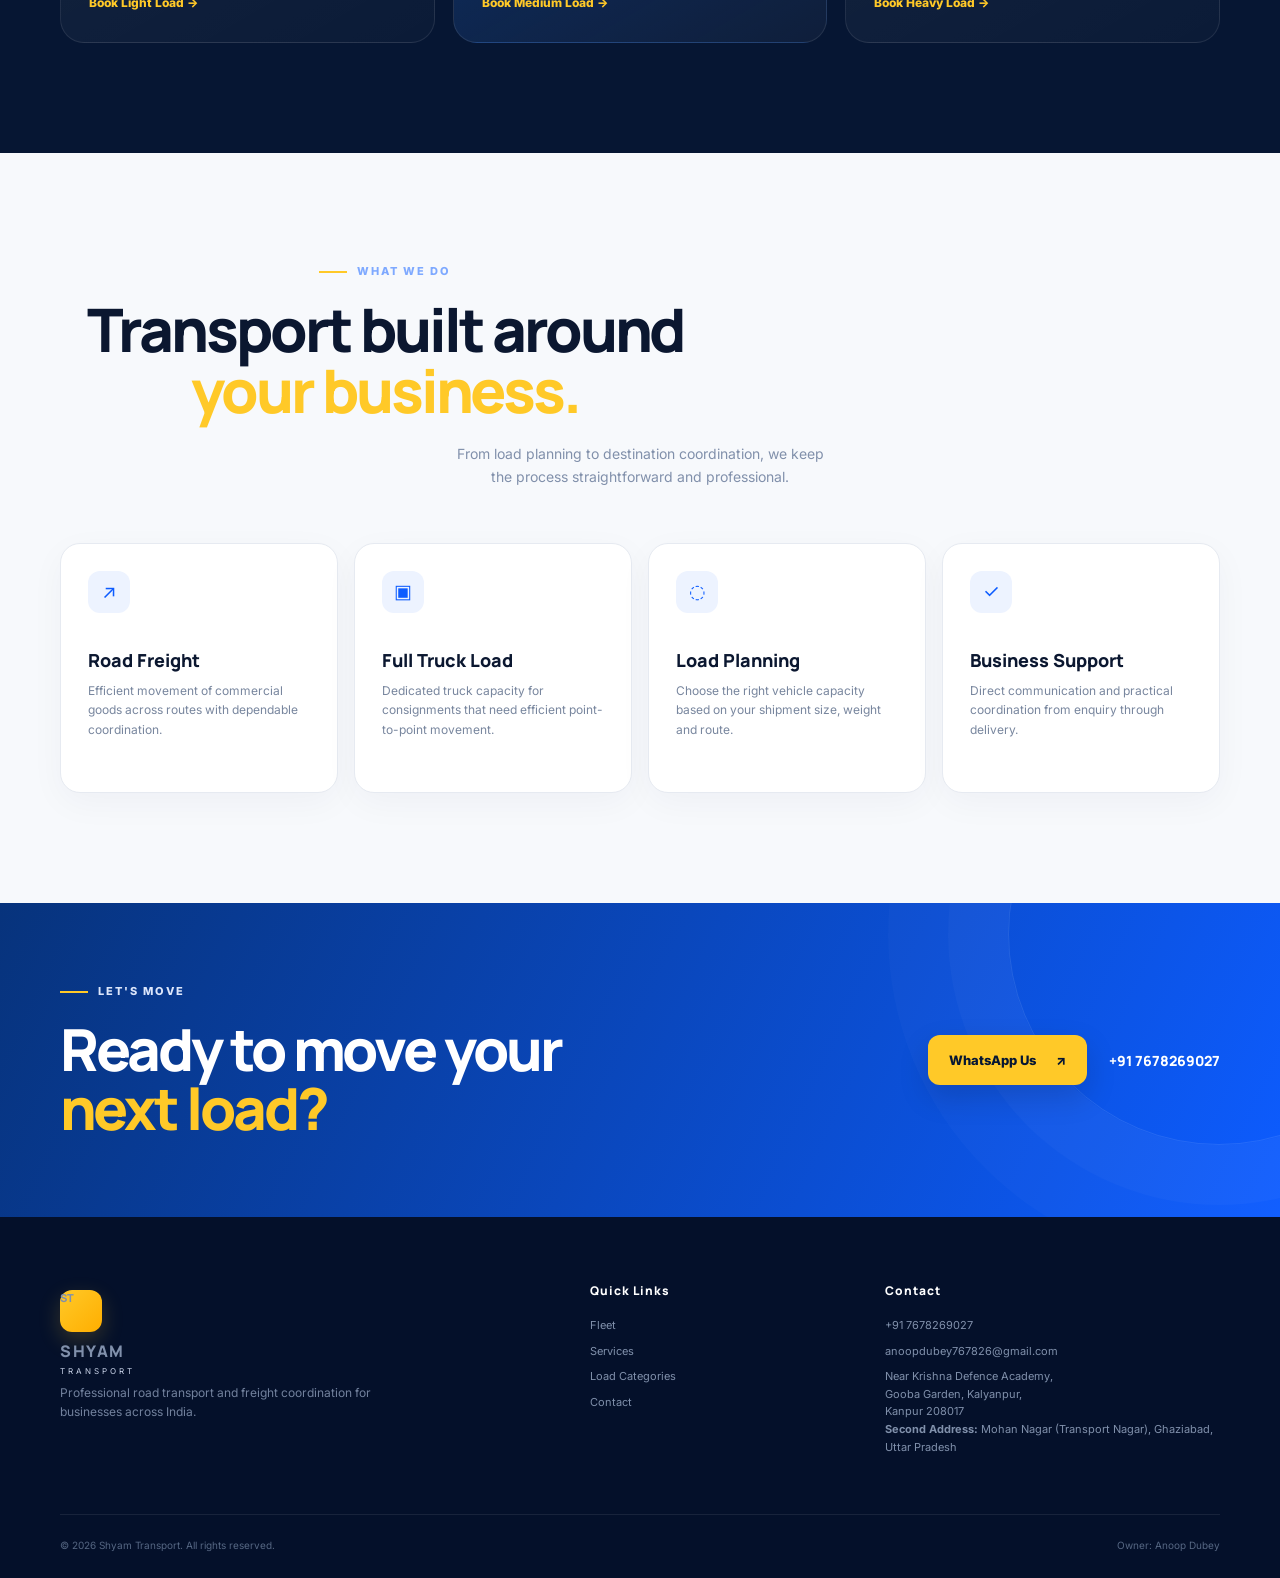
==== commit d3cd3af6: "Add files via upload" ====
--- a/index.html
+++ b/index.html
@@ -39,27 +39,7 @@
       </div>
     </nav>
   </header>
-<section class="certificate-section">
-  <div class="section-label">OUR RECOGNITION</div>
-
-  <h2>Trusted & Recognised Transport Service</h2>
-
-  <p>
-    Shyam Transport is committed to reliable, professional and
-    customer-focused transportation services.
-  </p>
-
-  <div class="certificate-card">
-    <img
-      src="IMG_20260811_143810.jpg"
-      alt="Shyam Transport Certificate"
-    >
-    <div class="certificate-caption">
-      <strong>Certificate of Recognition</strong>
-      <span>Shyam Transport</span>
-    </div>
-  </div>
-</section>
+
   <main>
     <section class="hero section" id="home">
       <div class="hero-grid container">
@@ -218,7 +198,7 @@
         <h4>Contact</h4>
         <a href="tel:+917678269027">+91 7678269027</a>
         <a href="mailto:anoopdubey767826@gmail.com">anoopdubey767826@gmail.com</a>
-        <span>Near Krishna Defence Academy,<br>Gooba Garden, Kalyanpur,<br>Kanpur 208017</span>
+        <span>Near Krishna Defence Academy,<br>Gooba Garden, Kalyanpur,<br>Kanpur 208017<br><strong>Second Address:</strong> Mohan Nagar (Transport Nagar), Ghaziabad, Uttar Pradesh</span>
       </div>
     </div>
     <div class="footer-bottom container">
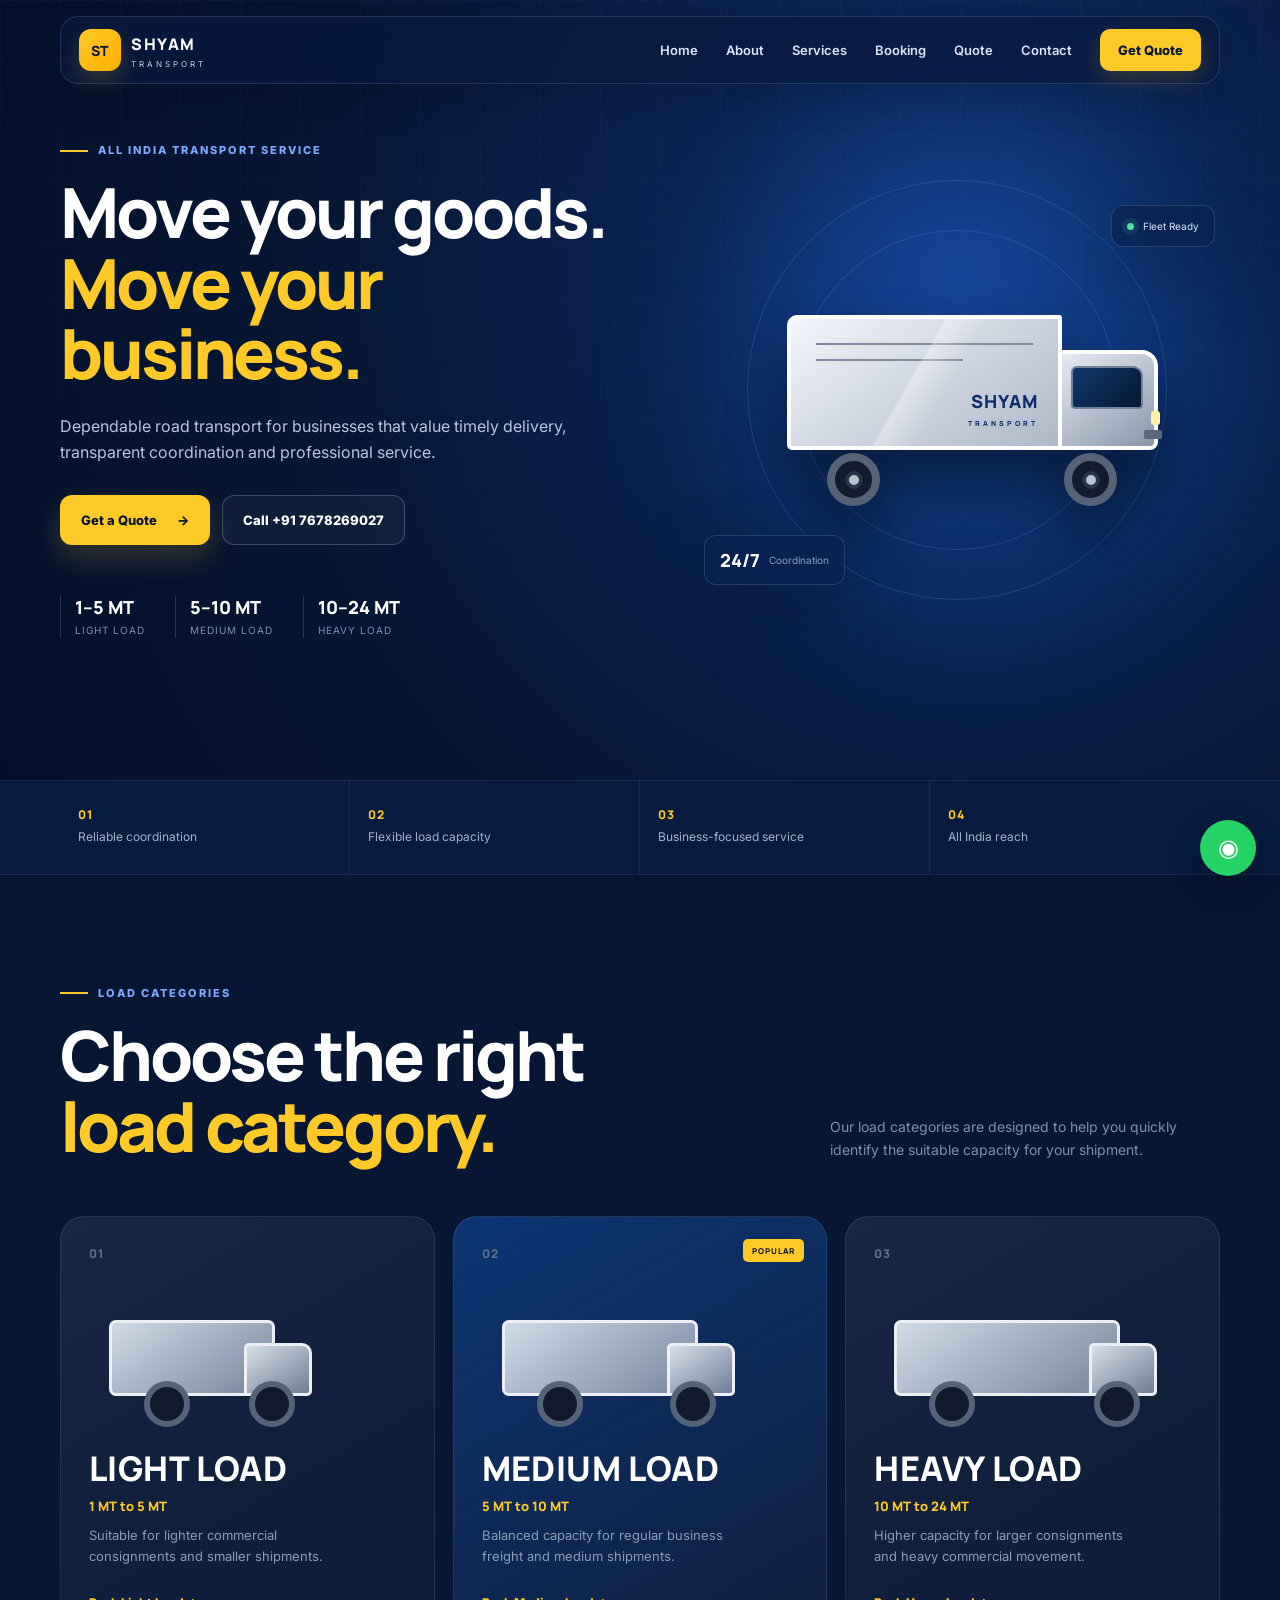
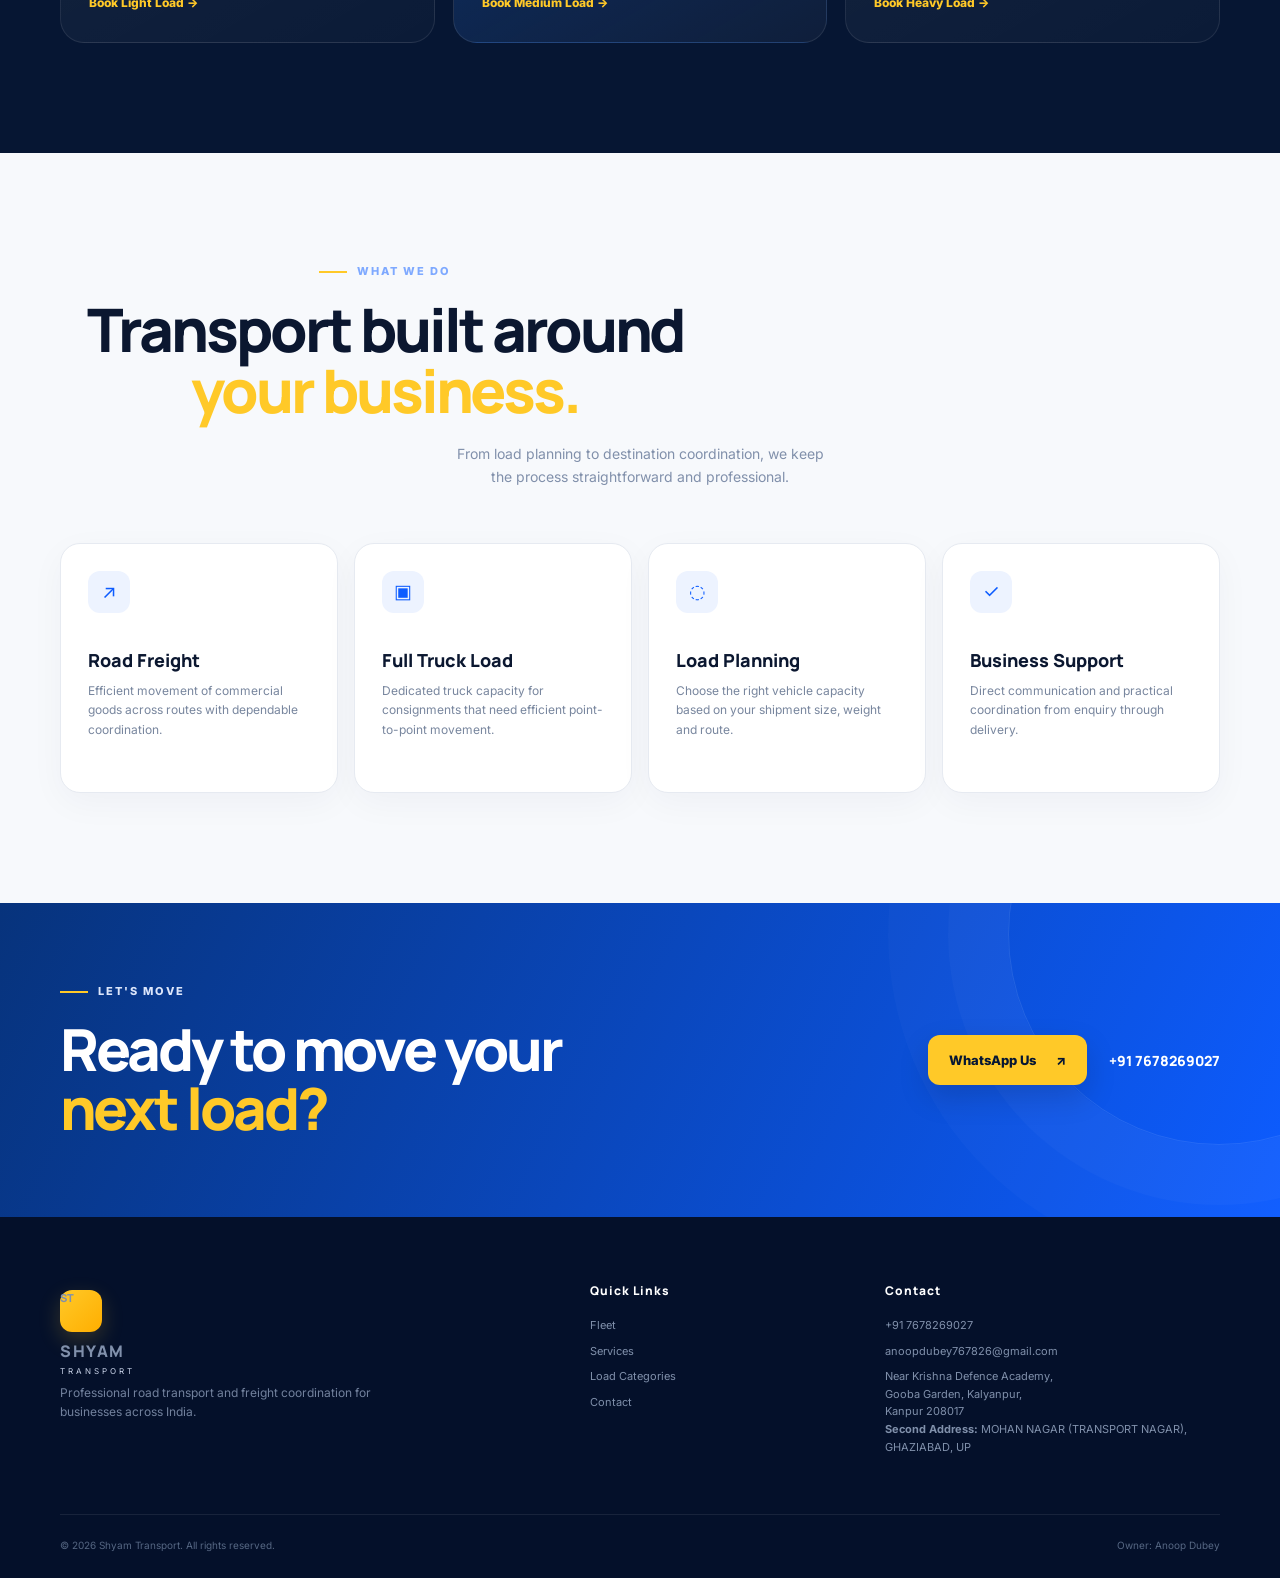
==== commit df361891: "Add files via upload" ====
--- a/index.html
+++ b/index.html
@@ -198,7 +198,7 @@
         <h4>Contact</h4>
         <a href="tel:+917678269027">+91 7678269027</a>
         <a href="mailto:anoopdubey767826@gmail.com">anoopdubey767826@gmail.com</a>
-        <span>Near Krishna Defence Academy,<br>Gooba Garden, Kalyanpur,<br>Kanpur 208017<br><strong>Second Address:</strong> Mohan Nagar (Transport Nagar), Ghaziabad, Uttar Pradesh</span>
+        <span>Near Krishna Defence Academy,<br>Gooba Garden, Kalyanpur,<br>Kanpur 208017<br><strong>Second Address:</strong> MOHAN NAGAR (TRANSPORT NAGAR), GHAZIABAD, UP</span>
       </div>
     </div>
     <div class="footer-bottom container">
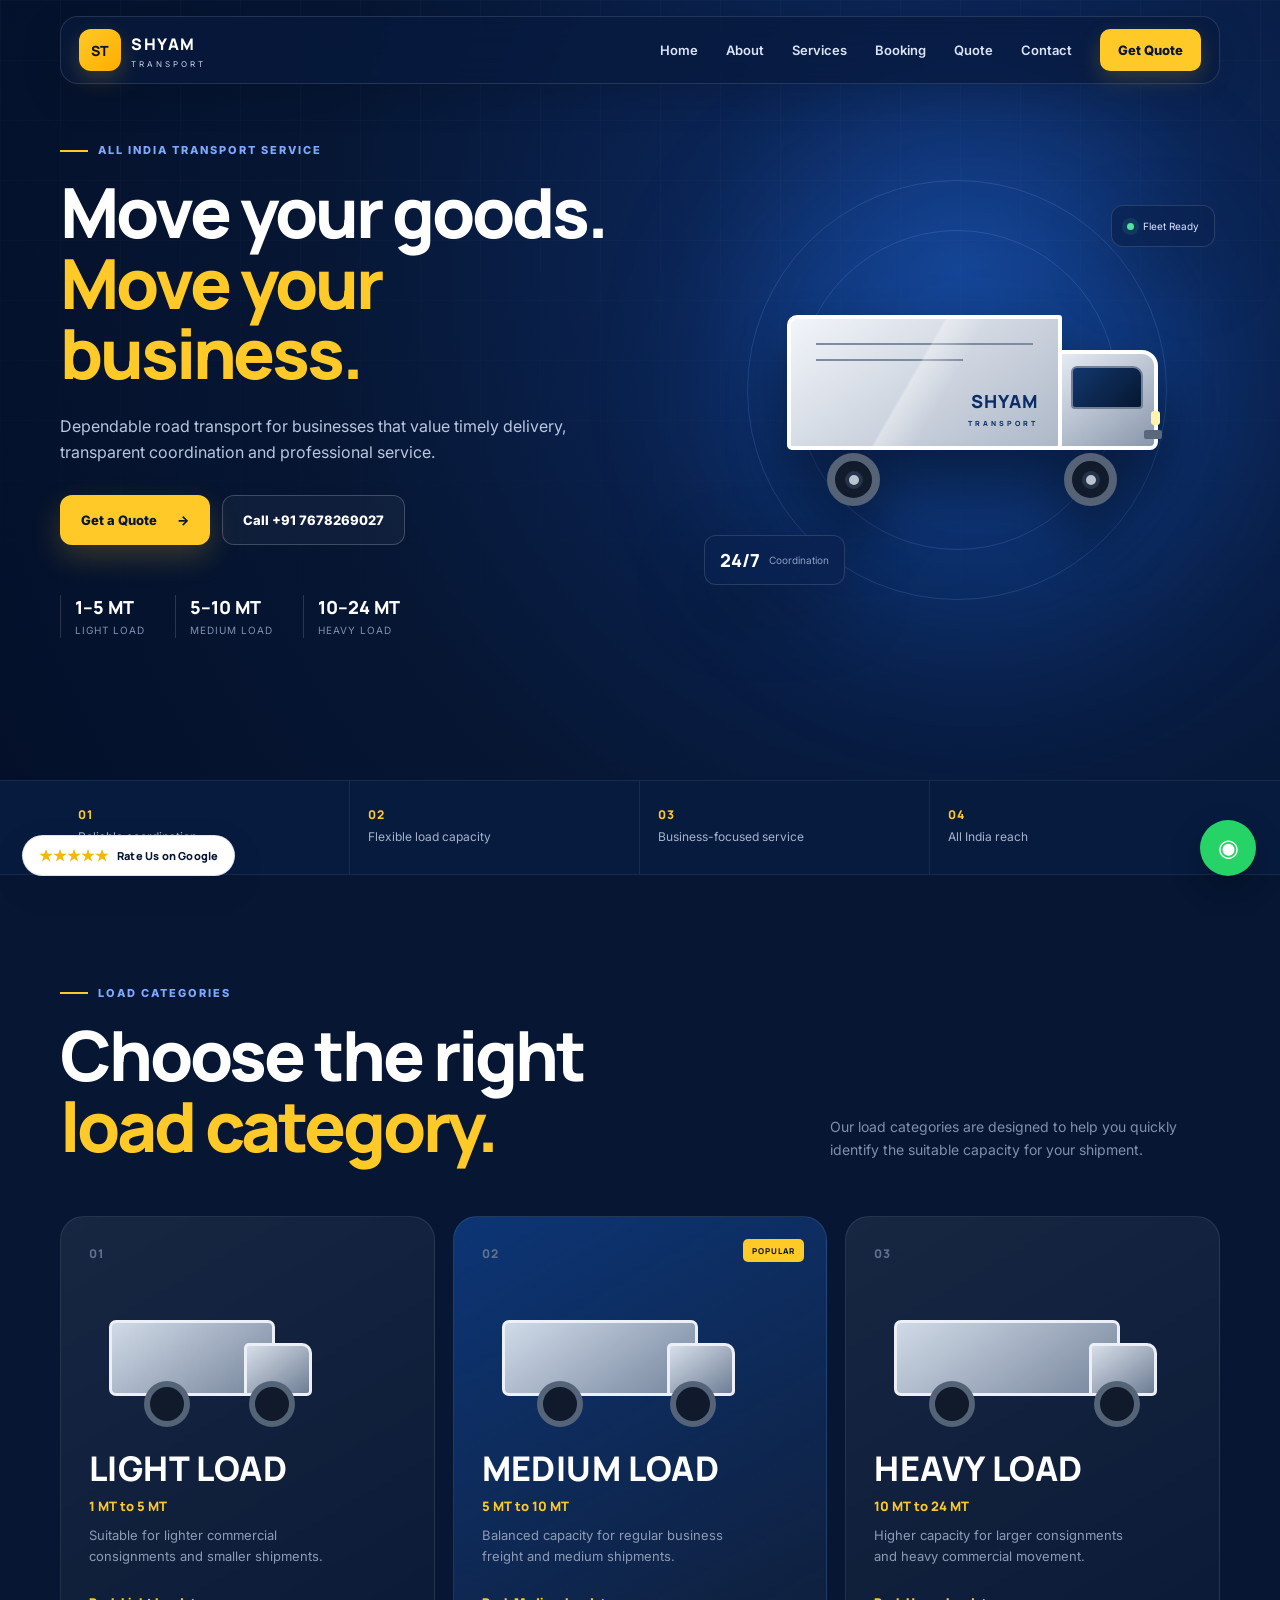
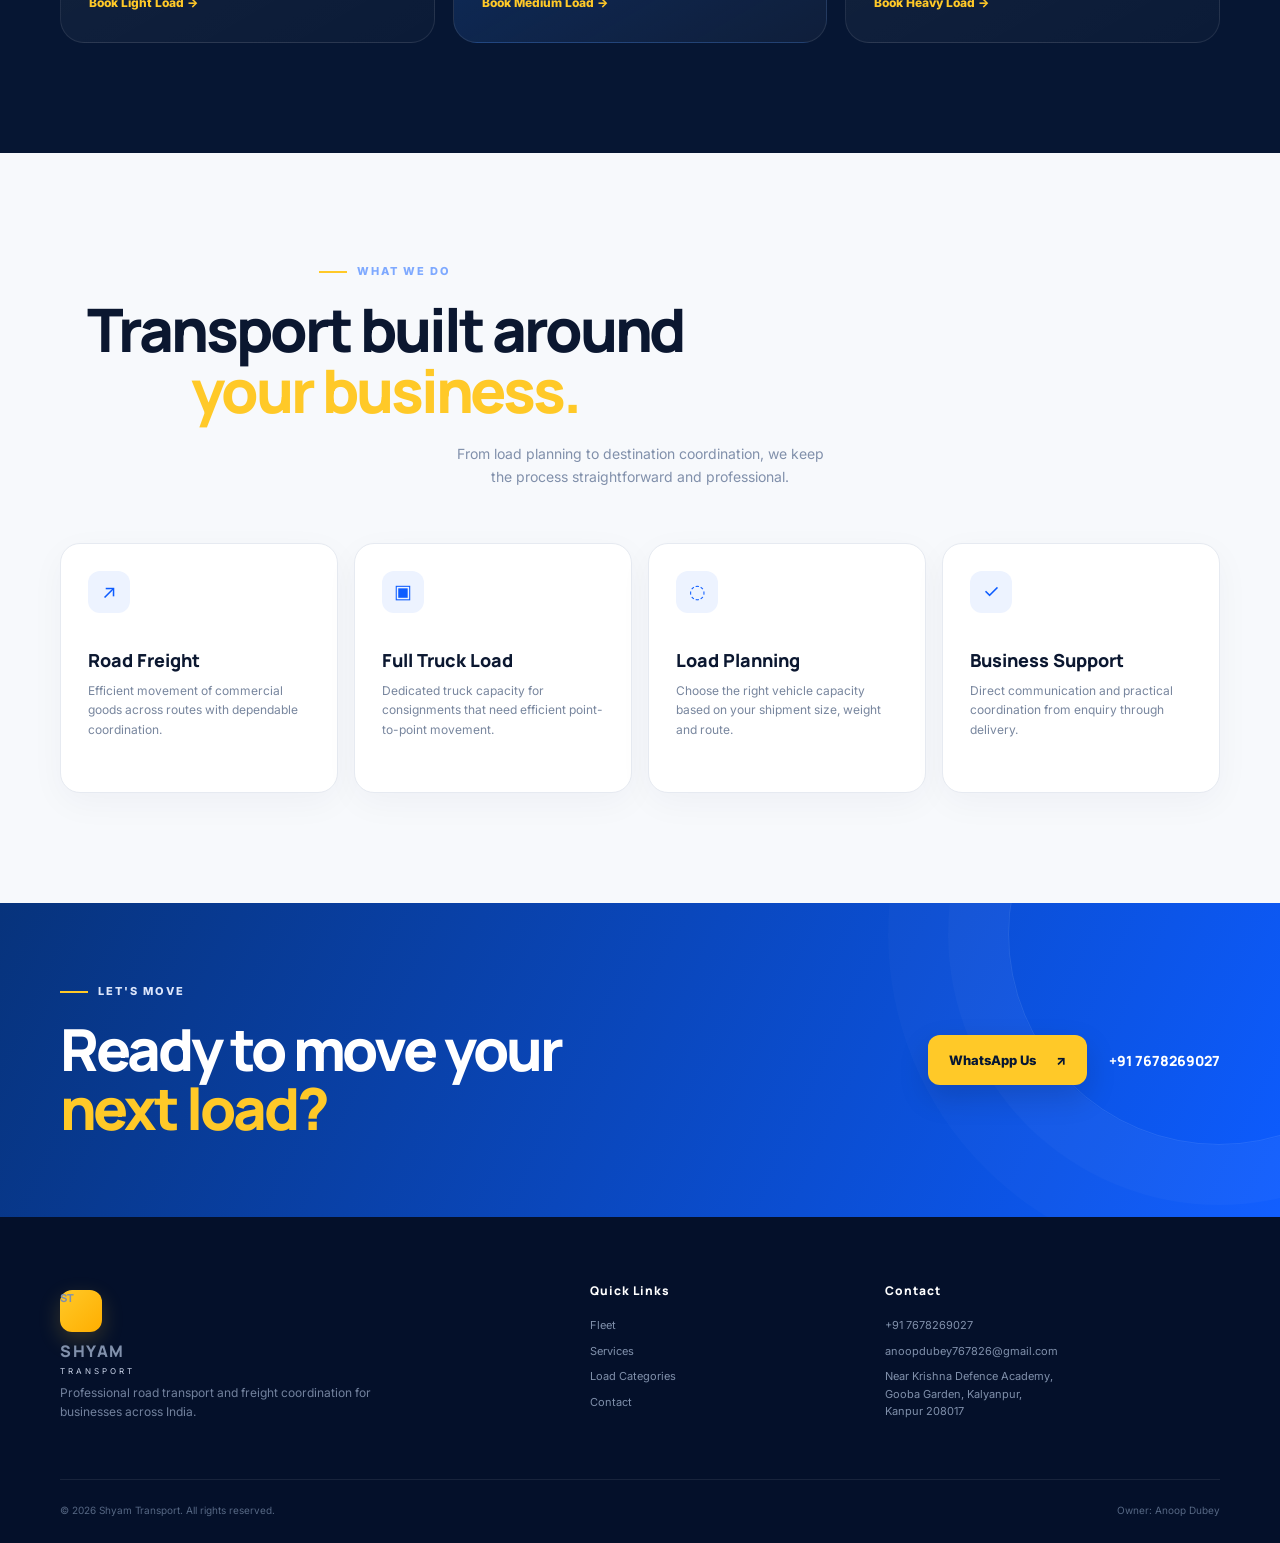
==== commit 8b107983: "Add files via upload" ====
--- a/index.html
+++ b/index.html
@@ -198,7 +198,7 @@
         <h4>Contact</h4>
         <a href="tel:+917678269027">+91 7678269027</a>
         <a href="mailto:anoopdubey767826@gmail.com">anoopdubey767826@gmail.com</a>
-        <span>Near Krishna Defence Academy,<br>Gooba Garden, Kalyanpur,<br>Kanpur 208017<br><strong>Second Address:</strong> MOHAN NAGAR (TRANSPORT NAGAR), GHAZIABAD, UP</span>
+        <span>Near Krishna Defence Academy,<br>Gooba Garden, Kalyanpur,<br>Kanpur 208017</span>
       </div>
     </div>
     <div class="footer-bottom container">
@@ -211,6 +211,11 @@
     <span>◉</span>
   </a>
 
+  <a class="google-review-float" href="https://g.page/r/CY9FdhHcYSjzEAE/review" target="_blank" rel="noopener" aria-label="Rate Shyam Transport on Google">
+    <span class="google-review-stars" aria-hidden="true">★★★★★</span>
+    <span>Rate Us on Google</span>
+  </a>
+
   <script src="script.js"></script>
 </body>
 </html>
--- a/style.css
+++ b/style.css
@@ -29,3 +29,42 @@
 /* Shyam Transport load categories */
 .category-capacity{font:800 17px Manrope;color:#ffc928!important;margin:6px 0 10px!important}
 .load-category-grid .fleet-card h3{letter-spacing:.4px}
+
+/* Google Review Button */
+.google-review-float{
+  position:fixed;
+  left:22px;
+  bottom:24px;
+  z-index:999;
+  display:flex;
+  align-items:center;
+  gap:8px;
+  padding:12px 16px;
+  border-radius:999px;
+  background:#fff;
+  color:#061633;
+  border:1px solid rgba(6,22,51,.12);
+  box-shadow:0 12px 30px rgba(6,22,51,.20);
+  font:800 11px Manrope, sans-serif;
+  letter-spacing:.2px;
+  transition:transform .25s,box-shadow .25s;
+}
+.google-review-float:hover{
+  transform:translateY(-3px);
+  box-shadow:0 16px 36px rgba(6,22,51,.26);
+}
+.google-review-stars{
+  color:#f5b800;
+  font-size:15px;
+  letter-spacing:1px;
+  line-height:1;
+}
+@media(max-width:560px){
+  .google-review-float{
+    left:12px;
+    bottom:16px;
+    padding:10px 12px;
+    font-size:10px;
+  }
+  .google-review-stars{font-size:13px}
+}
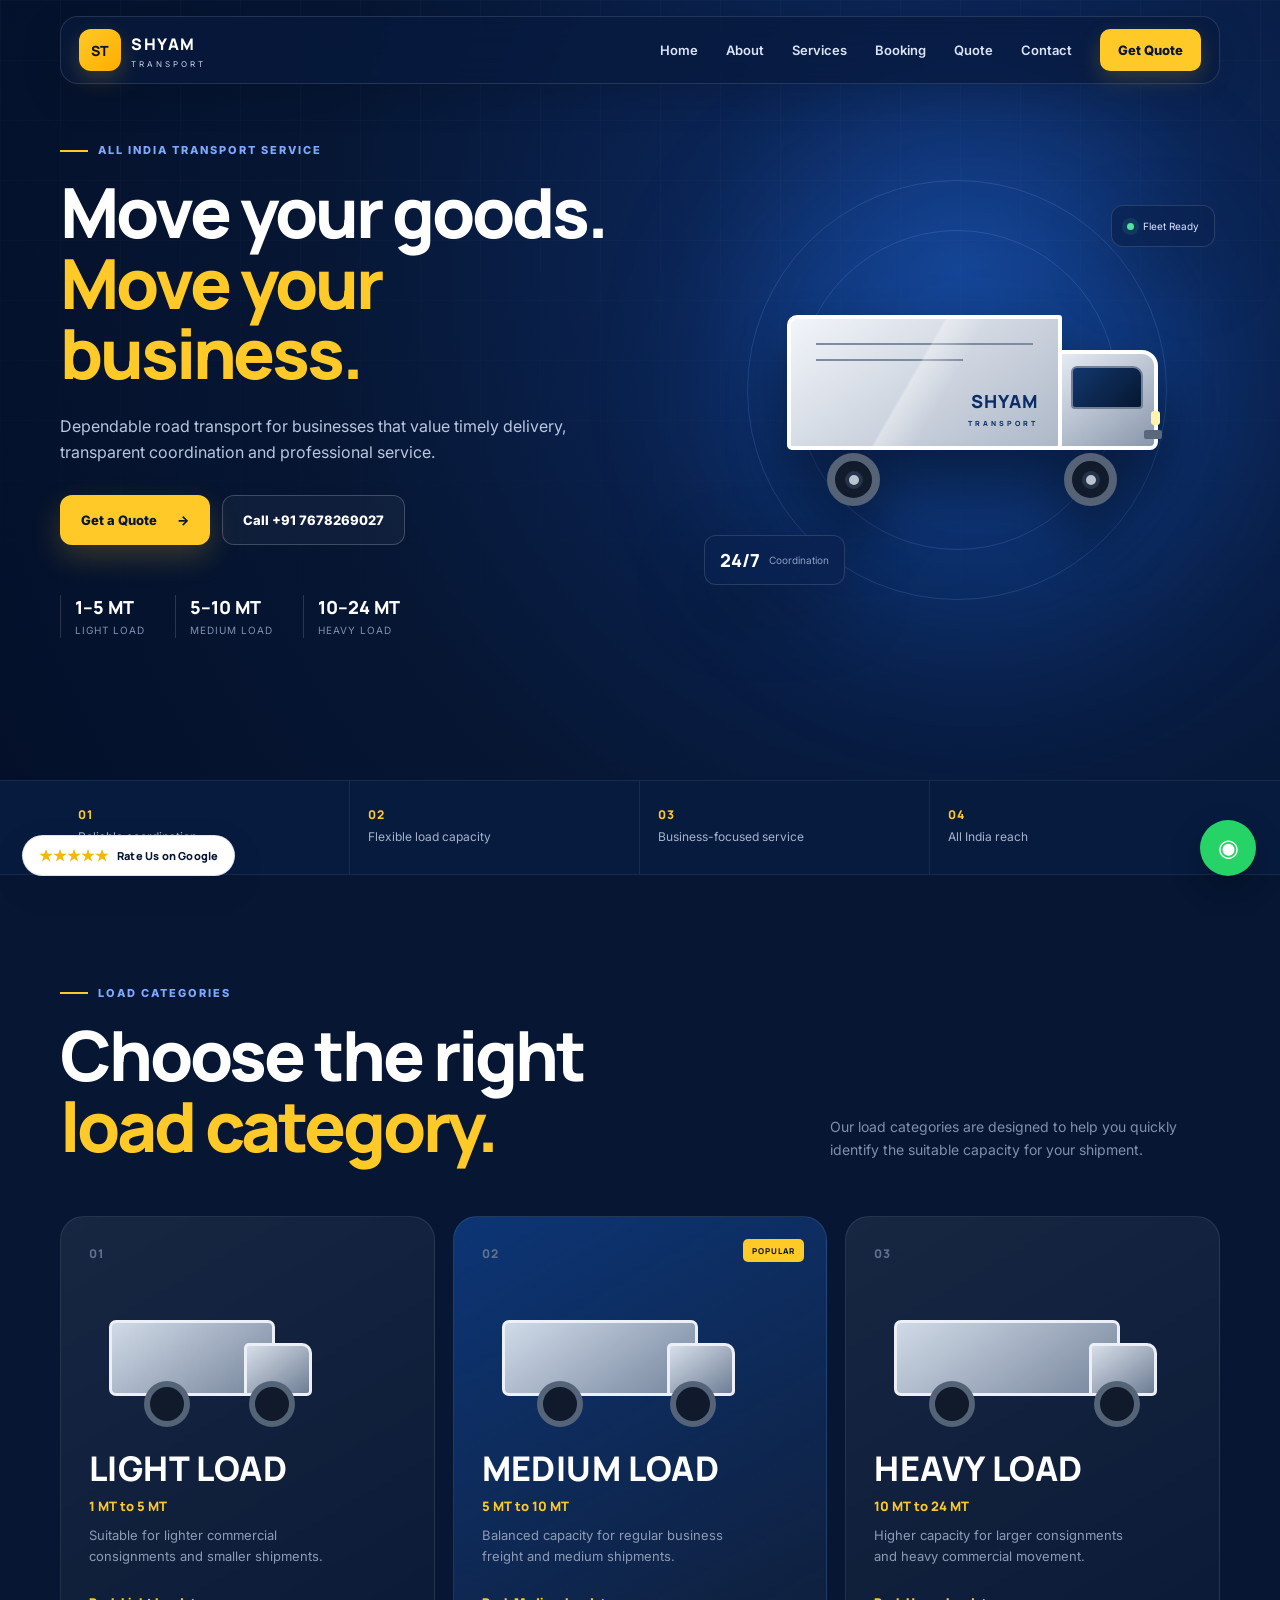
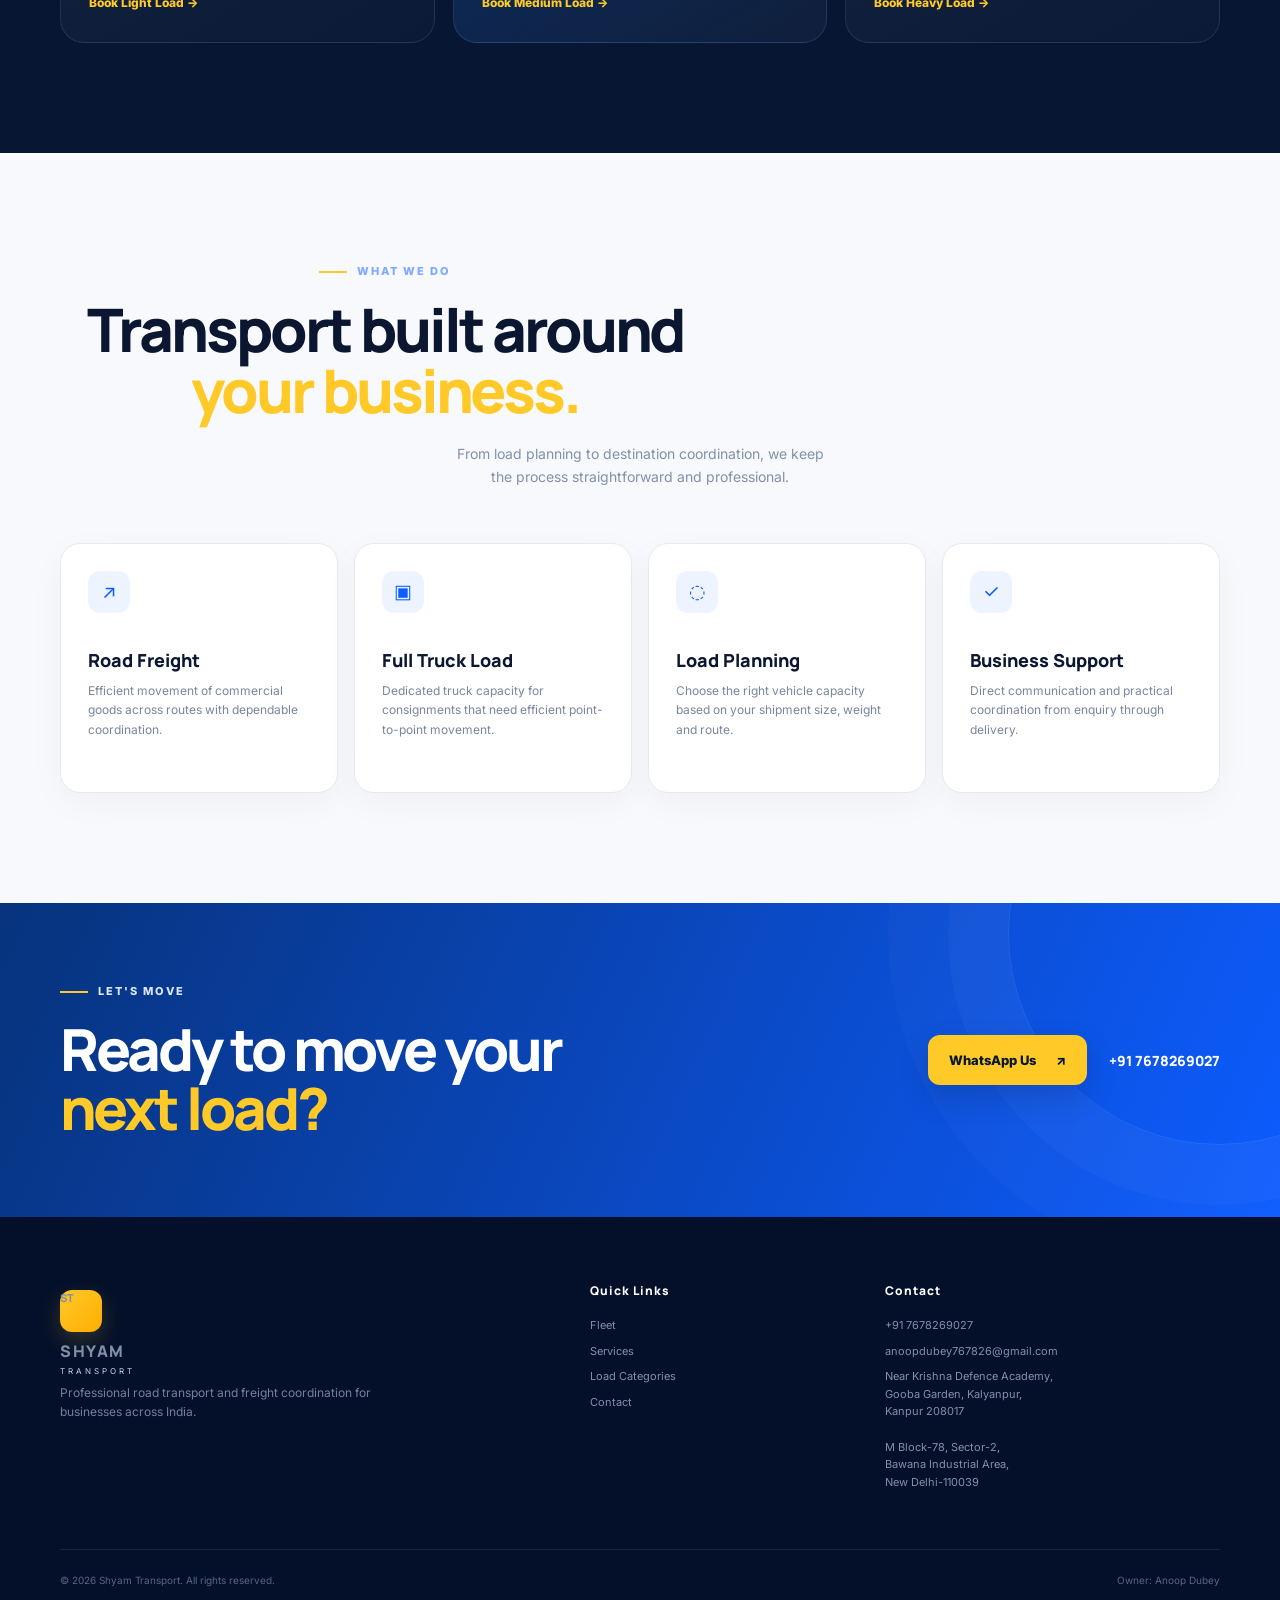
==== commit 2a532328: "Add files via upload" ====
--- a/index.html
+++ b/index.html
@@ -198,7 +198,7 @@
         <h4>Contact</h4>
         <a href="tel:+917678269027">+91 7678269027</a>
         <a href="mailto:anoopdubey767826@gmail.com">anoopdubey767826@gmail.com</a>
-        <span>Near Krishna Defence Academy,<br>Gooba Garden, Kalyanpur,<br>Kanpur 208017</span>
+        <span>Near Krishna Defence Academy,<br>Gooba Garden, Kalyanpur,<br>Kanpur 208017<br><br>M Block-78, Sector-2,<br>Bawana Industrial Area,<br>New Delhi-110039</span>
       </div>
     </div>
     <div class="footer-bottom container">
